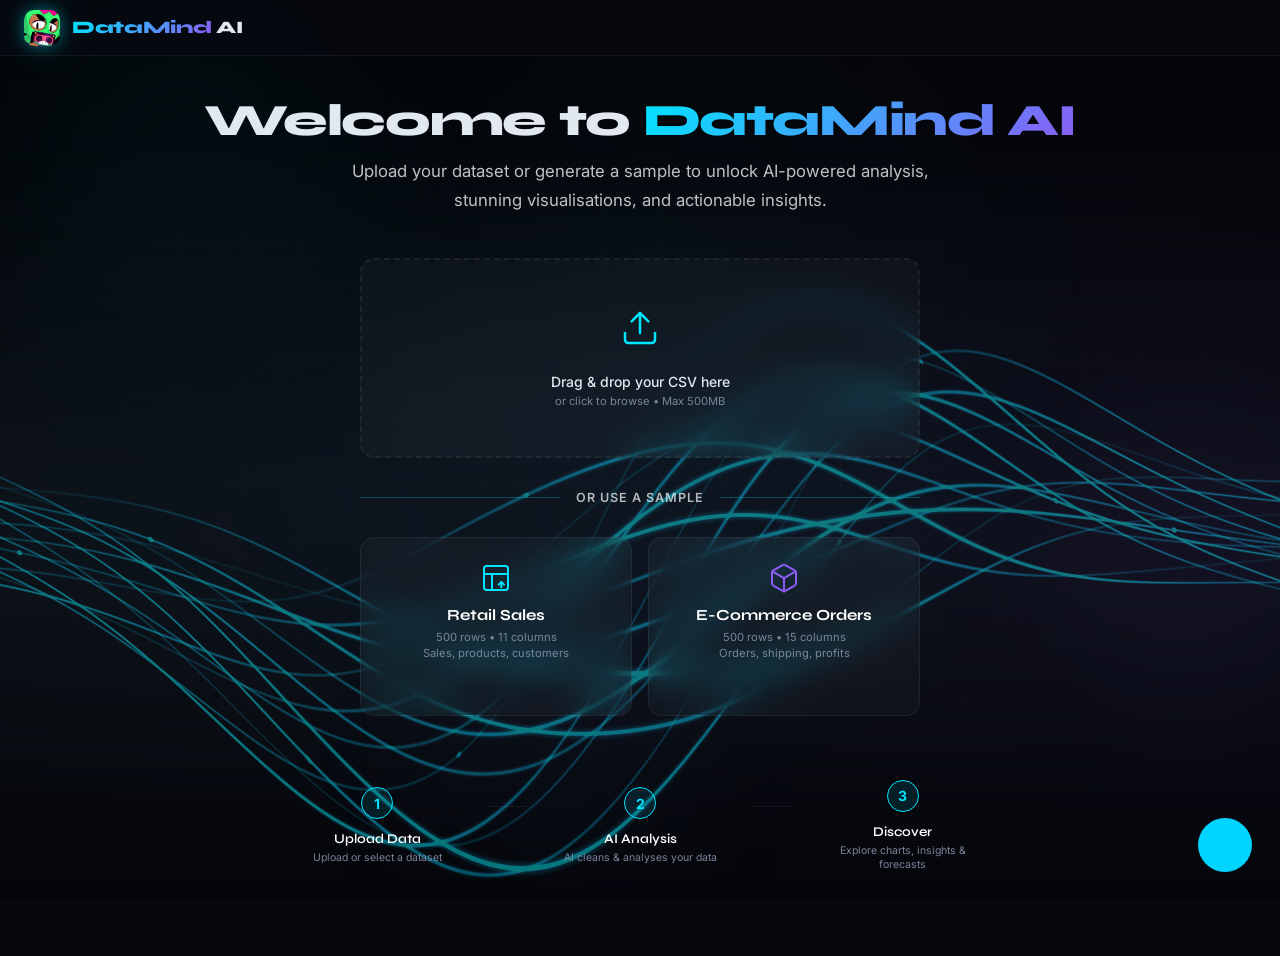
==== index.html @ 8cc680e8 "fix: remove legacy python wakeup check" ====
<!DOCTYPE html>
<html lang="en">

<head>
  <meta charset="UTF-8">
  <meta name="viewport" content="width=device-width, initial-scale=1.0">
  <meta name="description"
    content="DataMind AI - Intelligent Data Analyst Dashboard powered by AI. Upload CSV, explore data, generate charts, and get insights.">
  <title>DataMind - AI Data Analyst</title>
  <link rel="stylesheet" href="static/style.css?v=10">
  <link rel="icon" type="image/png" href="static/logo.png">
  <script src="https://cdn.plot.ly/plotly-3.5.1.min.js"></script>
  <script src="https://cdnjs.cloudflare.com/ajax/libs/three.js/r128/three.min.js"></script>
  <script src="https://cdnjs.cloudflare.com/ajax/libs/PapaParse/5.4.1/papaparse.min.js"></script>
</head>

<body>

  <!-- ANIMATED BACKGROUND ORBS -->
  <div class="bg-orbs" aria-hidden="true">
    <div class="orb orb-1"></div>
    <div class="orb orb-2"></div>
    <div class="orb orb-3"></div>
    <div class="grid-bg"></div>
  </div>

  <!-- TOP BAR -->
  <header class="topbar">
    <div class="topbar-brand">
      <a href="/" class="topbar-brand-link" onclick="location.reload(); return false;" title="Return to Home">
        <img src="/static/logo.png" alt="DataMind AI" class="topbar-logo-img">
        <div class="topbar-title"><span>DataMind</span> AI</div>
      </a>
    </div>
    <div class="topbar-meta">
      <div class="topbar-dataset" id="topbar-dataset"></div>
      <div class="export-dropdown" id="export-dropdown" style="display: none;">
        <button class="btn btn-ghost" onclick="toggleExportMenu()">
          <svg width="16" height="16" viewBox="0 0 24 24" fill="none" stroke="currentColor" stroke-width="2" stroke-linecap="round" stroke-linejoin="round"><path d="M21 15v4a2 2 0 01-2 2H5a2 2 0 01-2-2v-4"/><polyline points="17 8 12 3 7 8"/><line x1="12" y1="3" x2="12" y2="15"/></svg> Export
        </button>
        <div class="export-menu" id="export-menu">
          <button onclick="exportData('csv')">
            <svg width="14" height="14" viewBox="0 0 24 24" fill="none" stroke="currentColor" stroke-width="2"><path d="M14 2H6a2 2 0 00-2 2v16a2 2 0 002 2h12a2 2 0 002-2V8z"/><polyline points="14 2 14 8 20 8"/></svg>
            CSV File
          </button>
          <button onclick="exportData('excel')">
            <svg width="14" height="14" viewBox="0 0 24 24" fill="none" stroke="currentColor" stroke-width="2"><rect x="3" y="3" width="18" height="18" rx="2" ry="2"/><line x1="3" y1="9" x2="21" y2="9"/><line x1="3" y1="15" x2="21" y2="15"/><line x1="9" y1="3" x2="9" y2="21"/></svg>
            Excel Workbook
          </button>
          <button onclick="exportData('json')">
            <svg width="14" height="14" viewBox="0 0 24 24" fill="none" stroke="currentColor" stroke-width="2"><polyline points="16 18 22 12 16 6"/><polyline points="8 6 2 12 8 18"/></svg>
            JSON Report
          </button>
        </div>
      </div>
    </div>
  </header>


  <!-- SPINNER OVERLAY -->
  <div class="spinner-overlay" id="spinner-overlay">
    <div id="shader-bg" style="position:absolute; inset:0; z-index:-1; overflow:hidden; opacity:0.8;"></div>
    <div class="ai-brain-loader">
      <div class="brain-core"></div>
      <div class="brain-ring ring-1"></div>
      <div class="brain-ring ring-2"></div>
      <div class="brain-ring ring-3"></div>
    </div>
    <div class="spinner-text" id="spinner-text">Processing...</div>
    <div class="spinner-progress-track">
      <div class="spinner-progress-bar" id="spinner-progress-bar"></div>
    </div>
  </div>

  <!-- MODAL -->
  <div class="modal-overlay" id="modal-overlay">
    <div class="modal-content">
      <button class="modal-close" onclick="closeModal()"><svg width="16" height="16" viewBox="0 0 24 24" fill="none" stroke="currentColor" stroke-width="2.5" stroke-linecap="round"><line x1="18" y1="6" x2="6" y2="18"/><line x1="6" y1="6" x2="18" y2="18"/></svg></button>
      <img id="modal-img" src="" alt="Chart fullscreen">
    </div>
  </div>

  <!-- PREVIEW MODAL -->
  <div class="preview-modal-overlay" id="preview-modal-overlay" style="display:none;">
    <div class="preview-modal-content">
      <h2>Dataset Preview</h2>
      <div id="preview-stats"></div>
      <div class="preview-table-container">
        <table id="preview-table"></table>
      </div>
      <div class="preview-actions">
        <button class="btn btn-secondary" onclick="cancelPreview()">Cancel</button>
        <button class="btn btn-primary" onclick="confirmPreview()">Begin Analysis</button>
      </div>
    </div>
  </div>

  <!-- APP LAYOUT -->
  <div class="app-layout sidebar-hidden" id="app-layout">

    <!-- SIDEBAR -->
    <aside class="sidebar" id="sidebar-panel">
      <div class="sidebar-section">
        <h3><svg width="14" height="14" viewBox="0 0 24 24" fill="none" stroke="var(--accent)" stroke-width="2" stroke-linecap="round" stroke-linejoin="round"><rect x="3" y="3" width="7" height="7"/><rect x="14" y="3" width="7" height="7"/><rect x="14" y="14" width="7" height="7"/><rect x="3" y="14" width="7" height="7"/></svg> Dataset</h3>
        <div class="stat-grid">
          <div class="stat-card">
            <div class="stat-value" id="sidebar-rows">—</div>
            <div class="stat-label">Rows</div>
          </div>
          <div class="stat-card">
            <div class="stat-value" id="sidebar-cols">—</div>
            <div class="stat-label">Columns</div>
          </div>
        </div>
        <div class="eda-item" style="margin-top:12px">
          <span class="label">Name</span>
          <span class="value" id="sidebar-name">No dataset</span>
        </div>
      </div>

      <!-- Data Quality Score -->
      <div class="sidebar-section" id="quality-section" style="display:none;">
        <h3><svg width="14" height="14" viewBox="0 0 24 24" fill="none" stroke="var(--accent)" stroke-width="2" stroke-linecap="round" stroke-linejoin="round"><path d="M12 2l3.09 6.26L22 9.27l-5 4.87 1.18 6.88L12 17.77l-6.18 3.25L7 14.14 2 9.27l6.91-1.01L12 2z"/></svg> Data Quality</h3>
        <div class="quality-gauge-container">
          <svg class="quality-gauge" viewBox="0 0 120 120">
            <circle class="gauge-bg" cx="60" cy="60" r="52" />
            <circle class="gauge-fill" id="gauge-fill" cx="60" cy="60" r="52" />
            <text class="gauge-text" id="gauge-text" x="60" y="58" text-anchor="middle">—</text>
            <text class="gauge-label" x="60" y="76" text-anchor="middle">Quality</text>
          </svg>
          <div class="quality-details" id="quality-details"></div>
        </div>
      </div>

      <div class="sidebar-section">
        <h3><svg width="14" height="14" viewBox="0 0 24 24" fill="none" stroke="var(--accent)" stroke-width="2" stroke-linecap="round" stroke-linejoin="round"><circle cx="11" cy="11" r="8"/><line x1="21" y1="21" x2="16.65" y2="16.65"/></svg> EDA Report</h3>
        <div id="sidebar-eda">
          <p style="color:var(--text-dim);font-size:0.8rem;">Load a dataset to see EDA results</p>
        </div>
      </div>

      <div class="sidebar-section">
        <h3><svg width="14" height="14" viewBox="0 0 24 24" fill="none" stroke="var(--accent)" stroke-width="2" stroke-linecap="round" stroke-linejoin="round"><polyline points="22 12 18 12 15 21 9 3 6 12 2 12"/></svg> Key Statistics</h3>
        <div id="sidebar-stats">
          <p style="color:var(--text-dim);font-size:0.8rem;">No data loaded</p>
        </div>
      </div>

      <div class="sidebar-section">
        <h3><svg width="14" height="14" viewBox="0 0 24 24" fill="none" stroke="var(--accent)" stroke-width="2" stroke-linecap="round" stroke-linejoin="round"><path d="M14.7 6.3a1 1 0 000 1.4l1.6 1.6a1 1 0 001.4 0l3.77-3.77a6 6 0 01-7.94 7.94l-6.91 6.91a2.12 2.12 0 01-3-3l6.91-6.91a6 6 0 017.94-7.94l-3.76 3.76z"/></svg> Fill Strategies</h3>
        <div id="sidebar-strategies">
          <p style="color:var(--text-dim);font-size:0.8rem;">Run EDA to see strategies</p>
        </div>
      </div>
    </aside>

    <!-- RESIZE HANDLE: SIDEBAR ↔ MAIN -->
    <div class="resize-handle" id="resize-left" title="Drag to resize sidebar"></div>

    <!-- MAIN CONTENT -->
    <main class="main-content">

      <!-- LANDING -->
      <div class="landing" id="landing">
        <canvas id="dm-shader-bg"></canvas>
        <h1 class="landing-title">Welcome to <span>DataMind AI</span></h1>
        <p class="landing-sub">Upload your dataset or generate a sample to unlock AI-powered analysis, stunning
          visualisations, and actionable insights.</p>

        <div class="upload-zone" id="upload-zone">
          <input type="file" accept=".csv" class="upload-input" id="file-input">
          <div class="upload-icon"><svg width="40" height="40" viewBox="0 0 24 24" fill="none" stroke="var(--accent)" stroke-width="1.5" stroke-linecap="round" stroke-linejoin="round"><path d="M21 15v4a2 2 0 01-2 2H5a2 2 0 01-2-2v-4"/><polyline points="17 8 12 3 7 8"/><line x1="12" y1="3" x2="12" y2="15"/></svg></div>
          <p class="upload-text">Drag & drop your CSV here</p>
          <p class="upload-hint">or click to browse • Max 500MB</p>
        </div>

        <div class="divider-or"><span>or use a sample</span></div>

        <div class="dataset-options">
          <div class="dataset-card" onclick="generateDataset('retail')">
            <div class="icon">
              <svg width="32" height="32" viewBox="0 0 24 24" fill="none" stroke="var(--accent)" stroke-width="1.5" stroke-linecap="round" stroke-linejoin="round"><rect x="3" y="3" width="18" height="18" rx="2" ry="2"/><line x1="3" y1="9" x2="21" y2="9"/><line x1="9" y1="21" x2="9" y2="9"/><path d="M14 17l2-2 2 2"/><path d="M16 15v4"/></svg>
            </div>
            <h4>Retail Sales</h4>
            <p>500 rows • 11 columns<br>Sales, products, customers</p>
            <div class="explore-btn">Explore Dataset <svg width="14" height="14" viewBox="0 0 24 24" fill="none" stroke="currentColor" stroke-width="2" stroke-linecap="round" stroke-linejoin="round"><line x1="5" y1="12" x2="19" y2="12"/><polyline points="12 5 19 12 12 19"/></svg></div>
          </div>
          <div class="dataset-card" onclick="generateDataset('ecommerce')">
            <div class="icon">
              <svg width="32" height="32" viewBox="0 0 24 24" fill="none" stroke="var(--accent2)" stroke-width="1.5" stroke-linecap="round" stroke-linejoin="round"><path d="M21 16V8a2 2 0 00-1-1.73l-7-4a2 2 0 00-2 0l-7 4A2 2 0 003 8v8a2 2 0 001 1.73l7 4a2 2 0 002 0l7-4A2 2 0 0021 16z"/><polyline points="3.27 6.96 12 12.01 20.73 6.96"/><line x1="12" y1="22.08" x2="12" y2="12"/></svg>
            </div>
            <h4>E-Commerce Orders</h4>
            <p>500 rows • 15 columns<br>Orders, shipping, profits</p>
            <div class="explore-btn">Explore Dataset <svg width="14" height="14" viewBox="0 0 24 24" fill="none" stroke="currentColor" stroke-width="2" stroke-linecap="round" stroke-linejoin="round"><line x1="5" y1="12" x2="19" y2="12"/><polyline points="12 5 19 12 12 19"/></svg></div>
          </div>
        </div>

        <div class="how-it-works" id="how-it-works">
          <div class="step">
            <div class="step-number">1</div>
            <h4>Upload Data</h4>
            <p>Upload or select a dataset</p>
          </div>
          <div class="step-connector"></div>
          <div class="step">
            <div class="step-number">2</div>
            <h4>AI Analysis</h4>
            <p>AI cleans &amp; analyses your data</p>
          </div>
          <div class="step-connector"></div>
          <div class="step">
            <div class="step-number">3</div>
            <h4>Discover</h4>
            <p>Explore charts, insights &amp; forecasts</p>
          </div>
        </div>

        <div class="landing-footer-links">
          <a href="https://linkedin.com/in/samuel-alex-47496a289" target="_blank">
            <i class="ti ti-brand-linkedin"></i> LinkedIn
          </a>
          <span>·</span>
          <a href="https://github.com/samuelalex3737" target="_blank">
            <i class="ti ti-brand-github"></i> GitHub
          </a>
        </div>
      </div>

      <!-- DASHBOARD -->
      <div class="dashboard" id="dashboard">

        <!-- KPI Cards Row -->
        <div class="kpi-row" id="kpi-row"></div>

        <div class="section-header">
          <h2><svg width="18" height="18" viewBox="0 0 24 24" fill="none" stroke="var(--accent)" stroke-width="2" stroke-linecap="round" stroke-linejoin="round"><line x1="18" y1="20" x2="18" y2="10"/><line x1="12" y1="20" x2="12" y2="4"/><line x1="6" y1="20" x2="6" y2="14"/></svg> Analysis Dashboard</h2>
          <p>AI-generated charts tailored to your data</p>
        </div>
        
        <!-- DATE FILTERS -->
        <div class="date-filters-container" id="date-filters-container" style="display:none; align-items: center; gap: 15px; margin-bottom: 20px; padding: 10px 15px; background: var(--panel-bg); border-radius: 8px; border: 1px solid var(--border);">
          <span style="color: var(--text-dim); font-size: 0.9rem;"><svg width="14" height="14" viewBox="0 0 24 24" fill="none" stroke="currentColor" stroke-width="2" style="vertical-align: middle; margin-right: 4px;"><rect x="3" y="4" width="18" height="18" rx="2" ry="2"/><line x1="16" y1="2" x2="16" y2="6"/><line x1="8" y1="2" x2="8" y2="6"/><line x1="3" y1="10" x2="21" y2="10"/></svg> Filter by Date:</span>
          <input type="date" id="date-from" class="date-input" title="Start Date">
          <span style="color: var(--text-dim);">to</span>
          <input type="date" id="date-to" class="date-input" title="End Date">
          <button class="btn btn-secondary" onclick="applyDateFilters()" style="padding: 4px 10px; font-size: 0.85rem;">Apply</button>
          <button class="btn btn-secondary" onclick="resetDateFilters()" style="padding: 4px 10px; font-size: 0.85rem; background: var(--border);">Reset</button>
        </div>

        <div class="charts-grid" id="charts-grid"></div>

        <!-- Insights -->
        <div class="insights-panel" id="insights-panel">
          <div class="section-header">
            <h2><svg width="18" height="18" viewBox="0 0 24 24" fill="none" stroke="var(--warning)" stroke-width="2" stroke-linecap="round" stroke-linejoin="round"><path d="M9 18h6"/><path d="M10 22h4"/><path d="M12 2a7 7 0 017 7c0 2.38-1.19 4.47-3 5.74V17a1 1 0 01-1 1h-6a1 1 0 01-1-1v-2.26C6.19 13.47 5 11.38 5 9a7 7 0 017-7z"/></svg> Key Insights</h2>
            <p>Load data to generate insights</p>
          </div>
        </div>

        <!-- Business Recommendations -->
        <div class="recommendations-panel" id="recommendations-panel">
          <div class="section-header">
            <h2><svg width="18" height="18" viewBox="0 0 24 24" fill="none" stroke="var(--success)" stroke-width="2" stroke-linecap="round" stroke-linejoin="round"><circle cx="12" cy="12" r="10"/><circle cx="12" cy="12" r="6"/><circle cx="12" cy="12" r="2"/></svg> Business Recommendations</h2>
            <p>AI-powered actionable strategies</p>
          </div>
        </div>

        <!-- Forecast -->
        <div class="forecast-panel" id="forecast-panel">
          <div class="section-header">
            <h2><svg width="18" height="18" viewBox="0 0 24 24" fill="none" stroke="var(--accent)" stroke-width="2" stroke-linecap="round" stroke-linejoin="round"><polyline points="23 6 13.5 15.5 8.5 10.5 1 18"/><polyline points="17 6 23 6 23 12"/></svg> Forecast</h2>
            <p>Load data with date columns for forecasting</p>
          </div>
        </div>

        <!-- What-If -->
        <div id="whatif-section" class="hidden">
          <div class="whatif-panel">
            <div class="section-header">
              <h2><svg width="18" height="18" viewBox="0 0 24 24" fill="none" stroke="var(--accent2)" stroke-width="2" stroke-linecap="round" stroke-linejoin="round"><circle cx="12" cy="12" r="3"/><path d="M19.4 15a1.65 1.65 0 00.33 1.82l.06.06a2 2 0 010 2.83 2 2 0 01-2.83 0l-.06-.06a1.65 1.65 0 00-1.82-.33 1.65 1.65 0 00-1 1.51V21a2 2 0 01-4 0v-.09A1.65 1.65 0 009 19.4a1.65 1.65 0 00-1.82.33l-.06.06a2 2 0 01-2.83-2.83l.06-.06A1.65 1.65 0 004.68 15a1.65 1.65 0 00-1.51-1H3a2 2 0 010-4h.09A1.65 1.65 0 004.6 9a1.65 1.65 0 00-.33-1.82l-.06-.06a2 2 0 012.83-2.83l.06.06A1.65 1.65 0 009 4.68a1.65 1.65 0 001-1.51V3a2 2 0 014 0v.09a1.65 1.65 0 001 1.51 1.65 1.65 0 001.82-.33l.06-.06a2 2 0 012.83 2.83l-.06.06A1.65 1.65 0 0019.4 9a1.65 1.65 0 001.51 1H21a2 2 0 010 4h-.09a1.65 1.65 0 00-1.51 1z"/></svg> What-If Scenario</h2>
              <p>Adjust parameters to simulate outcomes</p>
            </div>
            <div class="whatif-controls">
              <div>
                <label>Target Metric</label>
                <select id="whatif-target"></select>
              </div>
              <div>
                <label>Adjust Column</label>
                <select id="whatif-adjust"></select>
              </div>
              <div style="flex:1">
                <label>Change: <span class="slider-value" id="slider-label">0%</span></label>
                <input type="range" id="whatif-slider" min="-30" max="30" value="0" step="5"
                  oninput="updateSliderLabel(this.value)">
              </div>
              <button class="btn btn-accent" onclick="runWhatIf()">Run Scenario</button>
            </div>
            <div id="whatif-result" style="font-size:0.9rem;padding:8px 0;color:var(--text-dim);"></div>
            <img id="whatif-chart" class="hidden" src="" alt="What-if chart">
          </div>
        </div>
    </main>
  </div>

  <!-- Chat Widget -->
  <link rel="stylesheet" href="https://cdn.jsdelivr.net/npm/@tabler/icons-webfont@latest/tabler-icons.min.css">

  <div id="dm-chat-popup" class="dm-chat-popup">
    <div class="dm-chat-header">
      <div class="dm-chat-avatar"><i class="ti ti-robot"></i></div>
      <div class="dm-chat-header-info">
        <strong>AI Analyst</strong>
        <span><span class="dm-online-dot"></span>Online</span>
      </div>
      <button id="dm-close-btn" aria-label="Close chat"><i class="ti ti-x"></i></button>
    </div>
    <div id="dm-messages" class="dm-messages"></div>
    <div class="dm-suggestions" id="dm-suggestions">
      <button class="dm-sug" data-msg="Show main trends">Main trends</button>
      <button class="dm-sug" data-msg="Find anomalies">Anomalies</button>
      <button class="dm-sug" data-msg="Revenue drivers">Revenue drivers</button>
    </div>
    <div class="dm-input-row">
      <input id="dm-input" type="text" placeholder="Ask about your data…" />
      <button id="dm-send-btn" aria-label="Send"><i class="ti ti-send"></i></button>
    </div>
  </div>

  <button id="dm-chat-fab" aria-label="Open AI chat">
    <i class="ti ti-message-chatbot"></i>
  </button>
  <script src="static/data_engine.js"></script>
  <script src="static/charts_engine.js"></script>
  <script src="/static/app.js?v=7"></script>
  <script src="/static/shader-background.js"></script>
</body>

</html>
---- static/style.css ----
/* DataMind AI — AI-Native Dark Dashboard */
@import url('https://fonts.googleapis.com/css2?family=Syne:wght@400;500;600;700;800&family=Inter:wght@300;400;500;600;700&display=swap');

:root {
  --bg: #06080d; --bg-elevated: #0c0f16; --card: rgba(255,255,255,0.04); --card-solid: #111520; --card-hover: rgba(255,255,255,0.07);
  --accent: #00e5ff; --accent2: #8b5cf6; --accent-glow: rgba(0,229,255,0.12);
  --text: #e2e8f0; --text-dim: #7a859b; --text-muted: #4a5568;
  --success: #34d399; --danger: #f87171; --warning: #fbbf24;
  --border: rgba(255,255,255,0.06); --border-hover: rgba(0,229,255,0.25);
  --radius: 14px; --radius-sm: 10px; --radius-xs: 8px;
  --shadow: 0 8px 32px rgba(0,0,0,0.5);
  --glass: rgba(255,255,255,0.03); --glass-border: rgba(255,255,255,0.06);
  --blur: blur(16px); --ease: cubic-bezier(0.4,0,0.2,1); --duration: 200ms;
}

*, *::before, *::after { box-sizing: border-box; margin: 0; padding: 0; }

html { font-size: 14px; scroll-behavior: smooth; }

body {
  font-family: 'Inter', -apple-system, sans-serif;
  background: var(--bg); color: var(--text);
  min-height: 100vh; overflow-x: hidden;
  overscroll-behavior-y: none;
  background-image: radial-gradient(ellipse at 20% 50%, rgba(0,229,255,0.03) 0%, transparent 60%),
                    radial-gradient(ellipse at 80% 20%, rgba(139,92,246,0.03) 0%, transparent 60%);
}

h1,h2,h3,h4,h5,h6 { font-family: 'Syne', sans-serif; font-weight: 700; }

/* Focus & Accessibility */
:focus-visible { outline: 2px solid var(--accent); outline-offset: 2px; border-radius: 4px; }
button, a, select, .chip, .dataset-card, .upload-zone, .chart-expand-btn { cursor: pointer; }
@media (prefers-reduced-motion: reduce) {
  *, *::before, *::after { animation-duration: 0.01ms !important; animation-iteration-count: 1 !important; transition-duration: 0.01ms !important; }
}

/* ===== SCROLLBAR ===== */
::-webkit-scrollbar { width: 6px; height: 6px; }
::-webkit-scrollbar-track { background: var(--bg); }
::-webkit-scrollbar-thumb { background: var(--border); border-radius: 3px; }
::-webkit-scrollbar-thumb:hover { background: var(--accent); }

/* ===== FLOATING BACKGROUND ORBS ===== */
.bg-orbs { position: fixed; inset: 0; z-index: 0; pointer-events: none; overflow: hidden; }
.orb {
  position: absolute; border-radius: 50%; filter: blur(80px); opacity: 0.4;
  animation: orbFloat 20s ease-in-out infinite;
}
.orb-1 {
  width: 500px; height: 500px; top: -10%; left: -5%;
  background: radial-gradient(circle, rgba(0,229,255,0.3), transparent 70%);
  animation-duration: 25s;
}
.orb-2 {
  width: 400px; height: 400px; top: 40%; right: -8%;
  background: radial-gradient(circle, rgba(139,92,246,0.25), transparent 70%);
  animation-duration: 30s; animation-delay: -5s;
}
.orb-3 {
  width: 350px; height: 350px; bottom: -5%; left: 30%;
  background: radial-gradient(circle, rgba(0,229,255,0.15), rgba(139,92,246,0.15), transparent 70%);
  animation-duration: 22s; animation-delay: -10s;
}
@keyframes orbFloat {
  0%, 100% { transform: translate(0, 0) scale(1); }
  25% { transform: translate(30px, -40px) scale(1.05); }
  50% { transform: translate(-20px, 20px) scale(0.95); }
  75% { transform: translate(15px, 30px) scale(1.02); }
}
.grid-bg {
  position: absolute; inset: 0;
  background-image:
    linear-gradient(rgba(255,255,255,0.02) 1px, transparent 1px),
    linear-gradient(90deg, rgba(255,255,255,0.02) 1px, transparent 1px);
  background-size: 60px 60px;
  mask-image: radial-gradient(ellipse at center, black 30%, transparent 70%);
  -webkit-mask-image: radial-gradient(ellipse at center, black 30%, transparent 70%);
}

/* ===== ANIMATED GRADIENT BORDER ===== */
@property --gradient-angle { syntax: "<angle>"; initial-value: 0deg; inherits: false; }
@keyframes rotateBorder { to { --gradient-angle: 360deg; } }
.glow-border {
  position: relative; z-index: 1;
}
.glow-border::before {
  content: ''; position: absolute; inset: -1px; z-index: -1;
  border-radius: inherit;
  background: conic-gradient(from var(--gradient-angle), var(--accent), var(--accent2), var(--accent));
  animation: rotateBorder 4s linear infinite;
  opacity: 0; transition: opacity 0.4s var(--ease);
}
.glow-border:hover::before { opacity: 0.7; }
.glow-border::after {
  content: ''; position: absolute; inset: 1px; z-index: -1;
  border-radius: inherit; background: var(--bg-elevated);
}

/* ===== TOP BAR ===== */
.topbar {
  position: fixed; top: 0; left: 0; right: 0; z-index: 100;
  height: 56px; display: flex; align-items: center; justify-content: space-between;
  padding: 0 24px;
  background: rgba(6,8,13,0.85); backdrop-filter: var(--blur); -webkit-backdrop-filter: var(--blur);
  border-bottom: 1px solid var(--glass-border);
}
.topbar-brand { display: flex; align-items: center; gap: 12px; }
.topbar-brand-link {
  display: flex; align-items: center; gap: 12px;
  text-decoration: none; color: inherit; cursor: pointer;
  transition: opacity var(--duration) var(--ease);
}
.topbar-brand-link:hover { opacity: 0.85; }
.topbar-logo-img {
  width: 36px; height: 36px; border-radius: 10px;
  object-fit: cover;
  box-shadow: 0 0 15px rgba(0,229,255,0.4), 0 0 40px rgba(0,229,255,0.15);
  animation: logoGlow 3s ease-in-out infinite alternate;
}
@keyframes logoGlow {
  from { box-shadow: 0 0 15px rgba(0,229,255,0.3), 0 0 40px rgba(0,229,255,0.1); }
  to { box-shadow: 0 0 20px rgba(0,229,255,0.5), 0 0 50px rgba(0,229,255,0.2); }
}
.topbar-title { font-family: 'Syne'; font-size: 1.25rem; font-weight: 800; letter-spacing: -0.02em; }
.topbar-title span { background: linear-gradient(135deg, var(--accent), var(--accent2)); -webkit-background-clip: text; -webkit-text-fill-color: transparent; }
.topbar-meta { display: flex; align-items: center; gap: 12px; }
.topbar-dataset {
  padding: 5px 14px; border-radius: 20px; font-size: 0.78rem;
  background: var(--accent-glow); color: var(--accent); border: 1px solid rgba(0,229,255,0.15);
  display: none; font-weight: 500;
}
.topbar-dataset.active { display: inline-flex; align-items: center; gap: 6px; }
.btn {
  padding: 8px 18px; border-radius: var(--radius-sm); border: none; cursor: pointer;
  font-family: 'Inter'; font-weight: 600; font-size: 0.82rem;
  transition: all var(--duration) var(--ease); display: inline-flex; align-items: center; gap: 8px;
}
.btn-accent {
  background: linear-gradient(135deg, var(--accent), #00b8d4); color: #000;
  box-shadow: 0 4px 20px rgba(0,229,255,0.25);
}
.btn-accent:hover { box-shadow: 0 4px 30px rgba(0,229,255,0.4); filter: brightness(1.1); }
.btn-ghost { background: transparent; color: var(--text-dim); border: 1px solid var(--border); }
.btn-ghost:hover { border-color: var(--accent); color: var(--accent); }

/* ===== LAYOUT ===== */
.app-layout {
  display: grid; grid-template-columns: 270px 4px 1fr;
  margin-top: 56px; min-height: calc(100vh - 56px);
  transition: grid-template-columns var(--duration) var(--ease);
}
.app-layout.sidebar-hidden {
  grid-template-columns: 0px 0px 1fr;
}
.app-layout.sidebar-hidden .sidebar {
  min-width: 0;
  padding-left: 0;
  padding-right: 0;
  border-right: none;
  opacity: 0;
  overflow: hidden;
  white-space: nowrap;
}
.app-layout.sidebar-hidden .resize-handle {
  opacity: 0;
  pointer-events: none;
}

/* Resize handles */
.resize-handle {
  width: 4px; cursor: col-resize; background: transparent;
  transition: background 0.2s; position: relative; z-index: 10;
  flex-shrink: 0;
}
.resize-handle:hover, .resize-handle.active {
  background: var(--accent); box-shadow: 0 0 8px rgba(0,229,255,0.4);
}

/* ===== SIDEBAR ===== */
.sidebar {
  background: var(--bg-elevated); border-right: 1px solid var(--glass-border);
  padding: 20px; overflow-y: auto; height: calc(100vh - 56px);
  position: sticky; top: 56px;
  min-width: 200px; max-width: 450px;
  backdrop-filter: var(--blur); -webkit-backdrop-filter: var(--blur);
}
.sidebar-section { margin-bottom: 22px; }
.sidebar-section h3 {
  font-size: 0.68rem; text-transform: uppercase; letter-spacing: 1.5px;
  color: var(--text-muted); margin-bottom: 12px; padding-bottom: 8px;
  border-bottom: 1px solid var(--border); display: flex; align-items: center; gap: 8px;
}
.stat-grid { display: grid; grid-template-columns: 1fr 1fr; gap: 8px; }
.stat-card {
  background: var(--glass); border-radius: var(--radius-sm); padding: 12px;
  border: 1px solid var(--glass-border); transition: all var(--duration) var(--ease);
  backdrop-filter: var(--blur);
}
.stat-card:hover { border-color: var(--border-hover); }
.stat-value { font-size: 1.3rem; font-weight: 700; color: var(--accent); font-family: 'Syne'; }
.stat-label { font-size: 0.7rem; color: var(--text-dim); margin-top: 2px; }
.eda-item {
  display: flex; justify-content: space-between; align-items: center;
  padding: 8px 0; border-bottom: 1px solid rgba(255,255,255,0.03);
  font-size: 0.85rem;
}
.eda-item .label { color: var(--text-dim); }
.eda-item .value { color: var(--text); font-weight: 500; }
.eda-badge {
  display: inline-flex; padding: 2px 8px; border-radius: 12px; font-size: 0.7rem; font-weight: 600;
}
.eda-badge.success { background: rgba(107,203,119,0.15); color: var(--success); }
.eda-badge.warning { background: rgba(255,217,61,0.15); color: var(--warning); }
.eda-badge.danger { background: rgba(255,107,107,0.15); color: var(--danger); }

/* ===== MAIN CONTENT ===== */
.main-content {
  overflow-y: auto; height: calc(100vh - 56px);
  overscroll-behavior-y: none;
}

#dm-shader-bg {
  position: absolute;
  top: 0; left: 0;
  width: 100%; height: 100%;
  z-index: 0;
  pointer-events: none;
  opacity: 0.45;
}
.landing { 
  display: flex; flex-direction: column; align-items: center; justify-content: center;
  min-height: calc(100vh - 56px);
  padding: 40px 0 100px 0;
  position: relative;
  background: radial-gradient(circle at 50% 30%, rgba(0,229,255,0.05) 0%, transparent 50%);
  overflow: hidden;
}
.landing > *:not(#dm-shader-bg) { position: relative; z-index: 1; }


.landing-title {
  font-size: 3.2rem; font-weight: 800; text-align: center; margin-bottom: 12px;
  letter-spacing: -0.03em; line-height: 1.1;
}
.landing-title span {
  background: linear-gradient(135deg, var(--accent), var(--accent2), #f472b6, var(--accent));
  background-size: 300% 300%;
  -webkit-background-clip: text; -webkit-text-fill-color: transparent;
  animation: gradientShift 6s ease infinite;
}
@keyframes gradientShift {
  0%, 100% { background-position: 0% 50%; }
  50% { background-position: 100% 50%; }
}
.landing-sub { color: rgba(255, 255, 255, 0.75); font-size: 1.2rem; text-align: center; margin-bottom: 44px; max-width: 580px; line-height: 1.7; }

.upload-zone {
  width: 100%; max-width: 560px; padding: 48px 32px; border-radius: var(--radius);
  border: 2px dashed var(--border); background: var(--glass);
  text-align: center; cursor: pointer; transition: all 0.3s var(--ease);
  position: relative; overflow: hidden; backdrop-filter: var(--blur);
  animation: dashedPulse 3s infinite;
}
@keyframes dashedPulse {
  0%, 100% { border-color: var(--border); }
  50% { border-color: rgba(0,229,255,0.4); }
}
.upload-zone::before {
  content: ''; position: absolute; inset: 0; border-radius: var(--radius);
  background: linear-gradient(135deg, rgba(0,229,255,0.06), rgba(139,92,246,0.06));
  opacity: 0; transition: opacity 0.3s var(--ease);
}
.upload-zone:hover, .upload-zone.dragover {
  border-color: var(--accent);
  box-shadow: 0 0 60px rgba(0,229,255,0.15), 0 0 120px rgba(0,229,255,0.05), inset 0 0 60px rgba(0,229,255,0.03);
  animation: none;
}
.upload-zone:hover::before, .upload-zone.dragover::before { opacity: 1; }
.upload-zone.processing { border-style: solid; border-color: var(--accent); animation: processingPulse 1.5s ease-in-out infinite; }
@keyframes processingPulse {
  0%, 100% { box-shadow: 0 0 20px rgba(0,229,255,0.1); }
  50% { box-shadow: 0 0 40px rgba(0,229,255,0.25); }
}
.upload-icon { font-size: 2.8rem; margin-bottom: 16px; animation: bounceIcon 2s infinite ease-in-out; }
@keyframes bounceIcon {
  0%, 100% { transform: translateY(0); }
  50% { transform: translateY(-8px); }
}
.upload-text { font-size: 1rem; color: var(--text); margin-bottom: 4px; font-weight: 500; }
.upload-hint { font-size: 0.8rem; color: var(--text-dim); }
.upload-input { display: none; }

.divider-or { display: flex; align-items: center; gap: 16px; width: 100%; max-width: 560px; margin: 32px 0; }
.divider-or::before, .divider-or::after { content: ''; flex: 1; height: 1px; background: rgba(0, 229, 255, 0.25); }
.divider-or span { color: rgba(255, 255, 255, 0.7); font-size: 0.9rem; font-weight: 600; text-transform: uppercase; letter-spacing: 1px; }

.dataset-options { display: flex; gap: 16px; width: 100%; max-width: 560px; }
.dataset-card {
  flex: 1; padding: 24px 20px; border-radius: var(--radius); background: var(--glass);
  border: 1px solid var(--glass-border); cursor: pointer; transition: all 0.2s var(--ease);
  text-align: center; backdrop-filter: var(--blur); position: relative; overflow: hidden;
}
.dataset-card::before {
  content: ''; position: absolute; inset: 0;
  background: linear-gradient(135deg, transparent, rgba(0,229,255,0.08), transparent);
  transform: translateX(-100%); transition: transform 0.6s ease;
}
.dataset-card:hover { border-color: var(--accent); box-shadow: 0 0 20px rgba(0,229,255,0.2), inset 0 0 10px rgba(0,229,255,0.05); }
.dataset-card:hover::before { transform: translateX(100%); }
.dataset-card .icon { font-size: 2rem; margin-bottom: 12px; display: flex; align-items: center; justify-content: center; }
.dataset-card h4 { font-size: 1.1rem; margin-bottom: 6px; font-weight: 700; color: #fff; }
.dataset-card p { font-size: 0.8rem; color: var(--text-dim); line-height: 1.4; margin-bottom: 12px; }
.explore-btn { display: inline-flex; align-items: center; gap: 4px; font-size: 0.8rem; color: var(--accent); font-weight: 600; opacity: 0; transition: opacity 0.2s var(--ease); }
.dataset-card:hover .explore-btn { opacity: 1; }

.how-it-works {
  display: flex; align-items: center; justify-content: center;
  gap: 24px; margin-top: 64px; max-width: 700px; width: 100%;
}
.how-it-works .step {
  display: flex; flex-direction: column; align-items: center; text-align: center; flex: 1;
}
.how-it-works .step-number {
  width: 32px; height: 32px; border-radius: 50%; background: rgba(0, 229, 255, 0.1);
  color: var(--accent); border: 1px solid var(--accent); font-weight: 700;
  display: flex; align-items: center; justify-content: center; margin-bottom: 12px;
}
.how-it-works .step h4 {
  font-size: 0.95rem; margin-bottom: 4px; font-weight: 600; color: #fff;
}
.how-it-works .step p {
  font-size: 0.75rem; color: var(--text-dim); line-height: 1.4;
}
.how-it-works .step-connector {
  flex: 0 0 40px; height: 1px; background: var(--border); position: relative; top: -20px;
}

.landing-footer-links {
  text-align: center;
  margin-top: 24px;
  font-size: 13px;
  color: #555577;
  display: flex;
  justify-content: center;
  gap: 12px;
}
.landing-footer-links a {
  color: #555577;
  text-decoration: none;
  transition: color 0.2s;
}
.landing-footer-links a:hover { color: #00d4ff; }

/* ===== DASHBOARD VIEW ===== */
.dashboard { display: none; padding: 24px; }
.dashboard.active { display: block; }
.section-header { margin-bottom: 20px; }
.section-header h2 { font-size: 1.4rem; margin-bottom: 4px; display: flex; align-items: center; gap: 10px; }
.section-header p { color: var(--text-dim); font-size: 0.85rem; }

/* ===== KPI CARDS ===== */
.kpi-row {
  display: grid; grid-template-columns: repeat(auto-fit, minmax(200px, 1fr));
  gap: 16px; margin-bottom: 28px;
}
.kpi-card {
  background: rgba(255,255,255,0.04); border-radius: var(--radius); padding: 20px;
  border: 1px solid rgba(255,255,255,0.08); position: relative; overflow: hidden;
  transition: all 0.3s var(--ease); animation: fadeSlideUp 0.5s var(--ease) forwards;
  opacity: 0; backdrop-filter: blur(20px); z-index: 1;
}
@keyframes fadeSlideUp { from { opacity:0; transform:translateY(20px); } to { opacity:1; transform:translateY(0); } }
.kpi-card:hover {
  border-color: var(--accent);
  box-shadow: 0 0 30px rgba(0,229,255,0.12), 0 8px 32px rgba(0,0,0,0.3);
}
.kpi-card::before {
  content: ''; position: absolute; top: 0; left: 0; right: 0; height: 2px;
  background: linear-gradient(90deg, var(--accent), var(--accent2), var(--accent));
  background-size: 200% 100%; animation: shimmerBorder 3s linear infinite;
}
@keyframes shimmerBorder {
  0% { background-position: 200% 0; } 100% { background-position: -200% 0; }
}
.kpi-label { font-size: 0.75rem; color: var(--text-dim); text-transform: uppercase; letter-spacing: 1px; margin-bottom: 8px; }
.kpi-value {
  font-family: 'Syne', sans-serif; font-size: 1.8rem; font-weight: 800;
  color: var(--text); line-height: 1.2; margin-bottom: 6px;
}
.kpi-trend {
  display: inline-flex; align-items: center; gap: 4px; font-size: 0.78rem; font-weight: 600;
  padding: 3px 10px; border-radius: 12px;
}
.kpi-trend.up { background: rgba(107,203,119,0.12); color: var(--success); }
.kpi-trend.down { background: rgba(255,107,107,0.12); color: var(--danger); }
.kpi-trend.neutral { background: rgba(136,146,164,0.12); color: var(--text-dim); }
.kpi-sparkline {
  position: absolute; bottom: 0; right: 0; width: 90px; height: 40px; opacity: 0.3;
}

/* ===== DATA QUALITY GAUGE ===== */
.quality-gauge-container { display: flex; flex-direction: column; align-items: center; gap: 12px; }
.quality-gauge { width: 100px; height: 100px; }
.gauge-bg { fill: none; stroke: var(--border); stroke-width: 8; }
.gauge-fill {
  fill: none; stroke: var(--accent); stroke-width: 8;
  stroke-linecap: round; stroke-dasharray: 326.7; stroke-dashoffset: 326.7;
  transform: rotate(-90deg); transform-origin: center;
  transition: stroke-dashoffset 1.5s ease, stroke 0.5s;
}
.gauge-fill.good { stroke: var(--success); }
.gauge-fill.warn { stroke: var(--warning); }
.gauge-fill.bad { stroke: var(--danger); }
.gauge-text { fill: var(--text); font-size: 22px; font-weight: 800; font-family: 'Syne'; }
.gauge-label { fill: var(--text-dim); font-size: 10px; text-transform: uppercase; letter-spacing: 1px; }
.quality-details { width: 100%; }
.quality-item {
  display: flex; justify-content: space-between; align-items: center;
  padding: 4px 0; font-size: 0.78rem;
}
.quality-item .qlabel { color: var(--text-dim); }
.quality-item .qvalue { font-weight: 600; }
.quality-item .qvalue.pass { color: var(--success); }
.quality-item .qvalue.fail { color: var(--danger); }
.quality-item .qvalue.warn { color: var(--warning); }

/* ===== RECOMMENDATIONS ===== */
.recommendations-panel {
  background: var(--glass); border-radius: var(--radius); padding: 24px;
  border: 1px solid var(--glass-border); margin-bottom: 32px; backdrop-filter: var(--blur);
}
.rec-item {
  display: flex; gap: 14px; padding: 14px 0;
  border-bottom: 1px solid rgba(255,255,255,0.03);
  animation: fadeSlideUp 0.4s ease forwards; opacity: 0;
}
.rec-item:last-child { border-bottom: none; }
.rec-badge {
  flex-shrink: 0; width: 28px; height: 28px; border-radius: 8px;
  display: flex; align-items: center; justify-content: center;
  font-size: 0.75rem; font-weight: 700; margin-top: 2px;
}
.rec-badge.critical { background: rgba(255,107,107,0.15); color: var(--danger); }
.rec-badge.opportunity { background: rgba(255,217,61,0.15); color: var(--warning); }
.rec-badge.strength { background: rgba(107,203,119,0.15); color: var(--success); }
.rec-content { flex: 1; }
.rec-title { font-size: 0.9rem; font-weight: 600; margin-bottom: 3px; }
.rec-desc { font-size: 0.8rem; color: var(--text-dim); line-height: 1.5; }

/* Charts Grid */
.charts-grid { display: grid; grid-template-columns: repeat(2, 1fr); gap: 20px; margin-bottom: 32px; }
.chart-card {
  background: rgba(255,255,255,0.04); border-radius: var(--radius); border: 1px solid rgba(255,255,255,0.08);
  overflow: hidden; transition: all 0.3s var(--ease); position: relative;
  backdrop-filter: blur(20px);
}
.chart-card:hover {
  border-color: var(--accent);
  box-shadow: 0 0 30px rgba(0,229,255,0.1), 0 8px 32px rgba(0,0,0,0.3);
}
.chart-card img { width: 100%; height: auto; display: block; }
.chart-card-body { padding: 16px; }
.chart-card-title { font-size: 0.95rem; font-weight: 600; margin-bottom: 6px; display: flex; justify-content: space-between; align-items: center; }
.chart-card-caption { font-size: 0.8rem; color: var(--text-dim); line-height: 1.5; }

/* Chart action buttons (download, fullscreen) */
.chart-actions {
  display: flex; gap: 4px; opacity: 0; transition: opacity 0.2s;
}
.chart-card:hover .chart-actions { opacity: 1; }
.chart-action-btn {
  width: 30px; height: 30px; border-radius: 6px; border: 1px solid var(--border);
  background: var(--bg); color: var(--text-dim); cursor: pointer; transition: all 0.2s;
  display: flex; align-items: center; justify-content: center; flex-shrink: 0;
}
.chart-action-btn:hover { border-color: var(--accent); color: var(--accent); background: rgba(0,229,255,0.06); }

/* Chart search/filter bar */
.chart-search-bar {
  display: flex; align-items: center; gap: 10px; margin-bottom: 16px;
  padding: 10px 16px; border-radius: var(--radius); background: var(--glass);
  border: 1px solid var(--glass-border);
}
.chart-search-bar input {
  flex: 1; background: transparent; border: none; outline: none;
  color: var(--text); font-family: 'Inter'; font-size: 0.85rem;
}
.chart-search-bar input::placeholder { color: var(--text-muted); }
.chart-count {
  font-size: 0.72rem; color: var(--text-muted); white-space: nowrap;
  padding: 3px 10px; border-radius: 12px; background: rgba(255,255,255,0.04);
}

/* Export dropdown */
.export-dropdown { position: relative; }
.export-menu {
  position: absolute; top: calc(100% + 8px); right: 0; z-index: 100;
  background: var(--bg-elevated); border: 1px solid var(--glass-border);
  border-radius: var(--radius); padding: 6px; min-width: 180px;
  box-shadow: 0 12px 40px rgba(0,0,0,0.5); display: none;
  backdrop-filter: blur(20px); animation: modalIn 0.2s ease;
}
.export-menu.active { display: block; }
.export-menu button {
  display: flex; align-items: center; gap: 10px; width: 100%;
  padding: 10px 14px; border: none; background: transparent;
  color: var(--text-dim); font-family: 'Inter'; font-size: 0.82rem;
  cursor: pointer; border-radius: 8px; transition: all 0.2s;
}
.export-menu button:hover {
  background: rgba(0,229,255,0.08); color: var(--accent);
}

/* Legacy compat */
.chart-expand-btn {
  width: 32px; height: 32px; border-radius: 8px; border: 1px solid var(--border);
  background: var(--bg); color: var(--text-dim); cursor: pointer; transition: all 0.3s;
  display: flex; align-items: center; justify-content: center; font-size: 0.85rem; flex-shrink: 0;
}
.chart-expand-btn:hover { border-color: var(--accent); color: var(--accent); }

/* Insights Panel */
.insights-panel {
  background: var(--glass); border-radius: var(--radius); padding: 24px;
  border: 1px solid var(--glass-border); margin-bottom: 32px; backdrop-filter: var(--blur);
}
.insight-item {
  display: flex; gap: 12px; padding: 12px 0;
  border-bottom: 1px solid rgba(255,255,255,0.03); font-size: 0.9rem; line-height: 1.6;
}
.insight-item:last-child { border-bottom: none; }
.insight-bullet {
  width: 8px; height: 8px; border-radius: 50%; flex-shrink: 0; margin-top: 7px;
  background: var(--accent); box-shadow: 0 0 8px rgba(0,229,255,0.4);
}

/* Forecast Panel */
.forecast-panel {
  background: var(--glass); border-radius: var(--radius); padding: 24px;
  border: 1px solid var(--glass-border); margin-bottom: 32px; backdrop-filter: var(--blur);
}
.forecast-panel img { width: 100%; max-width: 800px; margin: 16px auto; display: block; border-radius: var(--radius); }
.forecast-commentary { font-size: 0.9rem; color: var(--text-dim); line-height: 1.7; padding: 16px; background: var(--bg-elevated); border-radius: var(--radius-xs); margin-top: 12px; }

/* What-If Panel */
.whatif-panel {
  background: var(--glass); border-radius: var(--radius); padding: 24px;
  border: 1px solid var(--glass-border); margin-bottom: 32px; backdrop-filter: var(--blur);
}
.whatif-controls {
  display: flex; gap: 16px; align-items: flex-end; flex-wrap: wrap;
  margin-top: 16px; margin-bottom: 12px;
}
.whatif-controls label {
  display: block; font-size: 0.78rem; color: var(--text-dim);
  text-transform: uppercase; letter-spacing: 0.5px; margin-bottom: 6px;
}
.whatif-controls select {
  background: var(--card-solid); color: var(--text); border: 1px solid var(--border);
  border-radius: var(--radius-xs); padding: 8px 12px; font-size: 0.85rem; min-width: 150px;
  cursor: pointer; transition: border-color var(--duration) var(--ease); font-family: 'Inter';
}
.whatif-controls select:focus { border-color: var(--accent); outline: none; }
.whatif-controls select option {
  background: #1a1e2e; color: #fff; padding: 8px;
}
.whatif-controls input[type="range"] {
  -webkit-appearance: none; width: 100%; height: 6px; border-radius: 3px;
  background: var(--border); outline: none; margin-top: 4px;
}
.whatif-controls input[type="range"]::-webkit-slider-thumb {
  -webkit-appearance: none; width: 18px; height: 18px; border-radius: 50%;
  background: var(--accent); cursor: pointer; border: 2px solid var(--surface);
  box-shadow: 0 0 8px rgba(0,229,255,0.4);
}
.slider-value { color: var(--accent); font-weight: 700; }
#whatif-chart {
  width: 100%; max-width: 800px; margin: 16px auto; display: block;
  border-radius: var(--radius); border: 1px solid var(--glass-border);
}

/* ===== DATE FILTERS ===== */
.date-input {
  background: var(--bg);
  color: var(--text);
  border: 1px solid var(--border);
  padding: 6px 12px;
  border-radius: var(--radius-xs);
  font-family: 'Inter';
  color-scheme: dark;
}
.date-input:focus { border-color: var(--accent); outline: none; }/* ── Chat FAB ── */
#dm-chat-fab {
  position: fixed;
  bottom: 28px;
  right: 28px;
  width: 54px;
  height: 54px;
  border-radius: 50%;
  background: #00d4ff;
  border: none;
  cursor: pointer;
  display: flex;
  align-items: center;
  justify-content: center;
  z-index: 1000;
  animation: dm-pulse 2.2s infinite;
  transition: transform 0.15s, background 0.2s;
}
#dm-chat-fab:hover { background: #00b8dd; transform: scale(1.08); }
#dm-chat-fab:active { transform: scale(0.95); }
#dm-chat-fab i { font-size: 22px; color: #0d0d14; }

@keyframes dm-pulse {
  0%   { box-shadow: 0 0 0 0 rgba(0,212,255,0.5); }
  70%  { box-shadow: 0 0 0 14px rgba(0,212,255,0); }
  100% { box-shadow: 0 0 0 0 rgba(0,212,255,0); }
}

/* ── Chat Popup ── */
.dm-chat-popup {
  position: fixed;
  bottom: 92px;
  right: 28px;
  width: 420px;
  min-height: 500px;
  max-height: calc(100vh - 80px);
  top: auto;
  background: #13131f;
  border-radius: 14px;
  border: 0.5px solid #2a2a3a;
  display: flex;
  flex-direction: column;
  overflow: hidden;
  z-index: 999;
  transform: scale(0.85) translateY(20px);
  opacity: 0;
  pointer-events: none;
  transition: transform 0.22s cubic-bezier(.34,1.56,.64,1), opacity 0.18s ease;
}
.dm-chat-popup.open {
  transform: scale(1) translateY(0);
  opacity: 1;
  pointer-events: all;
}

/* Header */
.dm-chat-header {
  background: #1a1a2e;
  padding: 12px 14px;
  display: flex;
  align-items: center;
  gap: 10px;
  border-bottom: 0.5px solid #2a2a3a;
}
.dm-chat-avatar {
  width: 32px; height: 32px; border-radius: 50%;
  background: rgba(0,212,255,0.12);
  border: 1px solid rgba(0,212,255,0.3);
  display: flex; align-items: center; justify-content: center;
}
.dm-chat-avatar i { font-size: 15px; color: #00d4ff; }
.dm-chat-header-info { flex: 1; }
.dm-chat-header-info strong { font-size: 13px; color: #e0e0f0; font-weight: 500; display: block; }
.dm-chat-header-info span { font-size: 11px; color: #00d4ff; display: flex; align-items: center; gap: 4px; }
.dm-online-dot { width: 6px; height: 6px; border-radius: 50%; background: #00d4ff; display: inline-block; }
#dm-close-btn {
  background: none; border: none; cursor: pointer;
  color: #555577; padding: 4px; border-radius: 6px;
}
#dm-close-btn:hover { color: #aaaacc; background: rgba(255,255,255,0.07); }
#dm-close-btn i { font-size: 16px; }

/* Messages */
.dm-messages {
  padding: 16px;
  display: flex;
  flex-direction: column;
  gap: 14px;
  min-height: 300px;
  max-height: 520px;
  flex: 1;
  overflow-y: auto;
}
.dm-messages::-webkit-scrollbar { width: 3px; }
.dm-messages::-webkit-scrollbar-thumb { background: #2a2a3a; border-radius: 2px; }

.dm-msg { display: flex; gap: 8px; align-items: flex-end; }
.dm-msg.bot  { flex-direction: row; }
.dm-msg.user { flex-direction: row-reverse; }
.dm-bubble {
  max-width: 85%;
  padding: 8px 12px;
  border-radius: 12px;
  font-size: 13px;
  line-height: 1.7;
}
.dm-msg.bot  .dm-bubble {
  background: rgba(255,255,255,0.03);
  color: #c8c8e0;
  border: 0.5px solid rgba(255,255,255,0.05);
  border-bottom-left-radius: 3px;
}
.dm-msg.user .dm-bubble {
  background: rgba(0,212,255,0.12);
  color: #c8e8ff;
  border: 0.5px solid rgba(0,212,255,0.15);
  border-bottom-right-radius: 3px;
}
.dm-msg-icon {
  width: 22px; height: 22px; border-radius: 50%;
  background: rgba(0,212,255,0.12);
  display: flex; align-items: center; justify-content: center; flex-shrink: 0;
}
.dm-msg-icon i { font-size: 11px; color: #00d4ff; }

/* Typing indicator */
.dm-typing { display: flex; gap: 4px; padding: 6px 0; align-items: center; }
.dm-typing span {
  width: 6px; height: 6px; border-radius: 50%;
  background: rgba(0,212,255,0.5);
  animation: dm-blink 1.2s infinite;
}
.dm-typing span:nth-child(2) { animation-delay: 0.2s; }
.dm-typing span:nth-child(3) { animation-delay: 0.4s; }
@keyframes dm-blink { 0%,80%,100%{opacity:.3} 40%{opacity:1} }

/* Suggestions */
.dm-suggestions {
  display: flex; gap: 6px; padding: 0 12px 10px; flex-wrap: wrap;
}
.dm-sug {
  background: none;
  border: 0.5px solid #2a2a3a;
  border-radius: 20px;
  padding: 4px 10px;
  font-size: 11.5px;
  color: #7777aa;
  cursor: pointer;
  transition: border-color 0.15s, color 0.15s;
}
.dm-sug:hover { border-color: rgba(0,212,255,0.4); color: #00d4ff; }

/* Input row */
.dm-input-row {
  padding: 10px 12px;
  display: flex;
  gap: 8px;
  border-top: 0.5px solid #2a2a3a;
  align-items: center;
}
#dm-input {
  flex: 1;
  background: #1a1a2a;
  border: 0.5px solid #2a2a3a;
  border-radius: 20px;
  padding: 8px 14px;
  font-size: 13px;
  color: #c8c8e0;
  outline: none;
}
#dm-input::placeholder { color: #444466; }
#dm-input:focus { border-color: rgba(0,212,255,0.4); }
#dm-send-btn {
  width: 34px; height: 34px; border-radius: 50%;
  background: #00d4ff; border: none; cursor: pointer;
  display: flex; align-items: center; justify-content: center;
  transition: transform 0.12s, background 0.15s;
  flex-shrink: 0;
}
#dm-send-btn:hover { background: #00b8dd; }
#dm-send-btn:active { transform: scale(0.92); }
#dm-send-btn i { font-size: 14px; color: #0d0d14; }

/* ===== MODAL ===== */
.modal-overlay {
  position: fixed; inset: 0; z-index: 1100; background: rgba(0,0,0,0.85);
  display: none; align-items: center; justify-content: center; padding: 40px;
  backdrop-filter: blur(8px);
}
.modal-overlay.active { display: flex; }
.modal-content {
  max-width: 90vw; max-height: 90vh; border-radius: var(--radius);
  overflow: hidden; position: relative; animation: modalIn 0.3s ease;
}
@keyframes modalIn { from { opacity: 0; transform: scale(0.9); } to { opacity: 1; transform: scale(1); } }
.modal-content img { max-width: 100%; max-height: 85vh; display: block; }
.modal-close {
  position: absolute; top: 12px; right: 12px; width: 36px; height: 36px;
  border-radius: 50%; border: none; background: rgba(0,0,0,0.6); color: #fff;
  font-size: 1.2rem; cursor: pointer; transition: all 0.3s;
}
.modal-close:hover { background: var(--danger); }

/* ===== AI BRAIN LOADER ===== */
.spinner-overlay {
  position: fixed; inset: 0; z-index: 150; background: rgba(6, 8, 13, 0.95);
  display: none; align-items: center; justify-content: center; flex-direction: column; gap: 30px;
  backdrop-filter: blur(12px);
}
.spinner-overlay.active { display: flex; }
.ai-brain-loader {
  position: relative; width: 100px; height: 100px;
  display: flex; align-items: center; justify-content: center;
}
.brain-core {
  width: 24px; height: 24px; border-radius: 50%;
  background: var(--accent);
  box-shadow: 0 0 20px var(--accent), 0 0 40px var(--accent), 0 0 60px var(--accent2);
  animation: corePulse 1.5s ease-in-out infinite alternate;
}
.brain-ring {
  position: absolute; border-radius: 50%;
  border: 2px solid transparent; border-top-color: var(--accent); border-bottom-color: var(--accent2);
  animation: spinRing linear infinite;
}
.ring-1 { width: 50px; height: 50px; animation-duration: 2s; border-width: 2px; opacity: 0.8; }
.ring-2 { width: 70px; height: 70px; animation-duration: 3s; animation-direction: reverse; border-width: 1.5px; opacity: 0.6; }
.ring-3 { width: 90px; height: 90px; animation-duration: 4s; border-width: 1px; opacity: 0.4; border-left-color: var(--accent); }

@keyframes corePulse {
  0% { transform: scale(0.85); opacity: 0.8; }
  100% { transform: scale(1.15); opacity: 1; box-shadow: 0 0 30px var(--accent), 0 0 50px var(--accent2), 0 0 80px var(--accent); }
}
@keyframes spinRing { to { transform: rotate(360deg); } }

.spinner-text { 
  color: var(--text); font-size: 1.1rem; font-family: 'Syne', sans-serif; font-weight: 700;
  text-transform: uppercase; letter-spacing: 2px;
  animation: pulseText 2s infinite alternate;
}
@keyframes pulseText { from { opacity: 0.6; } to { opacity: 1; text-shadow: 0 0 10px var(--accent); } }

.spinner-progress-track {
  width: 250px; height: 4px; background: var(--glass-border);
  border-radius: 4px; overflow: hidden; margin-top: -10px;
}
.spinner-progress-bar {
  height: 100%; width: 0%; background: var(--accent);
  transition: width 0.4s ease;
  box-shadow: 0 0 10px var(--accent);
}
/* ===== WAKEUP OVERLAY ===== */
.wakeup-overlay {
  position: fixed; inset: 0; z-index: 9999; background: rgba(6, 8, 13, 1);
  display: flex; align-items: center; justify-content: center; flex-direction: column; gap: 30px;
}
.wakeup-text {
  color: var(--text); font-size: 1.2rem; font-family: 'Syne', sans-serif; font-weight: 700;
  text-transform: uppercase; letter-spacing: 2px;
  animation: pulseText 1.5s infinite alternate;
}

/* ===== PREVIEW MODAL ===== */
.preview-modal-overlay {
  position: fixed; inset: 0; z-index: 250; background: rgba(0,0,0,0.85);
  display: flex; align-items: center; justify-content: center; padding: 40px;
  backdrop-filter: blur(8px);
}
.preview-modal-content {
  background: var(--bg-elevated);
  border: 1px solid var(--border);
  border-radius: var(--radius);
  padding: 24px;
  width: 90vw;
  max-width: 1000px;
  max-height: 85vh;
  display: flex;
  flex-direction: column;
  gap: 16px;
  animation: modalIn 0.3s ease;
}
.preview-modal-content h2 { margin-top: 0; color: var(--accent); }
.preview-table-container {
  overflow: auto;
  border: 1px solid var(--border);
  border-radius: var(--radius-xs);
  flex: 1;
}
#preview-table {
  width: 100%; border-collapse: collapse; font-size: 0.85rem;
}
#preview-table th, #preview-table td {
  padding: 8px 12px; border: 1px solid var(--border);
  white-space: nowrap;
}
#preview-table th {
  background: var(--card-solid);
  position: sticky; top: 0;
  font-weight: 600;
  color: var(--accent2);
}
.preview-actions {
  display: flex; gap: 12px; justify-content: flex-end;
  margin-top: 10px;
}

/* ===== SKELETON ===== */
.skeleton {
  background: linear-gradient(90deg, var(--card) 25%, var(--card-hover) 50%, var(--card) 75%);
  background-size: 200% 100%; animation: shimmer 1.5s infinite; border-radius: var(--radius-sm);
}
@keyframes shimmer { 0% { background-position: 200% 0; } 100% { background-position: -200% 0; } }
.skeleton-chart { height: 300px; border-radius: var(--radius); }
.skeleton-text { height: 14px; margin-bottom: 8px; width: 80%; }
.skeleton-text.short { width: 40%; }

/* ===== RESPONSIVE ===== */
@media (max-width: 1200px) {
  .app-layout { grid-template-columns: 240px 4px 1fr; }
}
@media (max-width: 960px) {
  .app-layout { grid-template-columns: 1fr; }
  .sidebar { display: none; }
  .resize-handle { display: none; }
  .chat-panel { position: fixed; right: -360px; top: 56px; width: 360px; z-index: 90; transition: right 0.3s var(--ease); max-width: 100vw; }
  .chat-panel.open { right: 0; }
  .charts-grid { grid-template-columns: 1fr; }
  .chat-toggle { display: flex !important; }
}
@media (max-width: 768px) {
  .landing-title { font-size: 1.8rem; }
  .landing-sub { font-size: 0.9rem; }
  .dataset-options, .how-it-works { flex-direction: column; }
  .how-it-works .step-connector { width: 1px; height: 30px; flex: 0 0 30px; top: 0; }
  .kpi-row { grid-template-columns: 1fr 1fr; }
  .whatif-controls { flex-direction: column; }
}
@media (max-width: 375px) {
  .main-content { padding: 12px; }
  .kpi-row { grid-template-columns: 1fr; }
  .topbar { padding: 0 12px; }
  .landing-title { font-size: 1.5rem; }
}
.chat-toggle {
  display: none; position: fixed; bottom: 24px; right: 24px; z-index: 95;
  width: 56px; height: 56px; border-radius: 50%; border: none; cursor: pointer;
  background: linear-gradient(135deg, var(--accent), var(--accent2));
  color: #fff; font-size: 1.4rem; box-shadow: 0 6px 25px rgba(0,229,255,0.4);
  align-items: center; justify-content: center;
}
.hidden { display: none !important; }
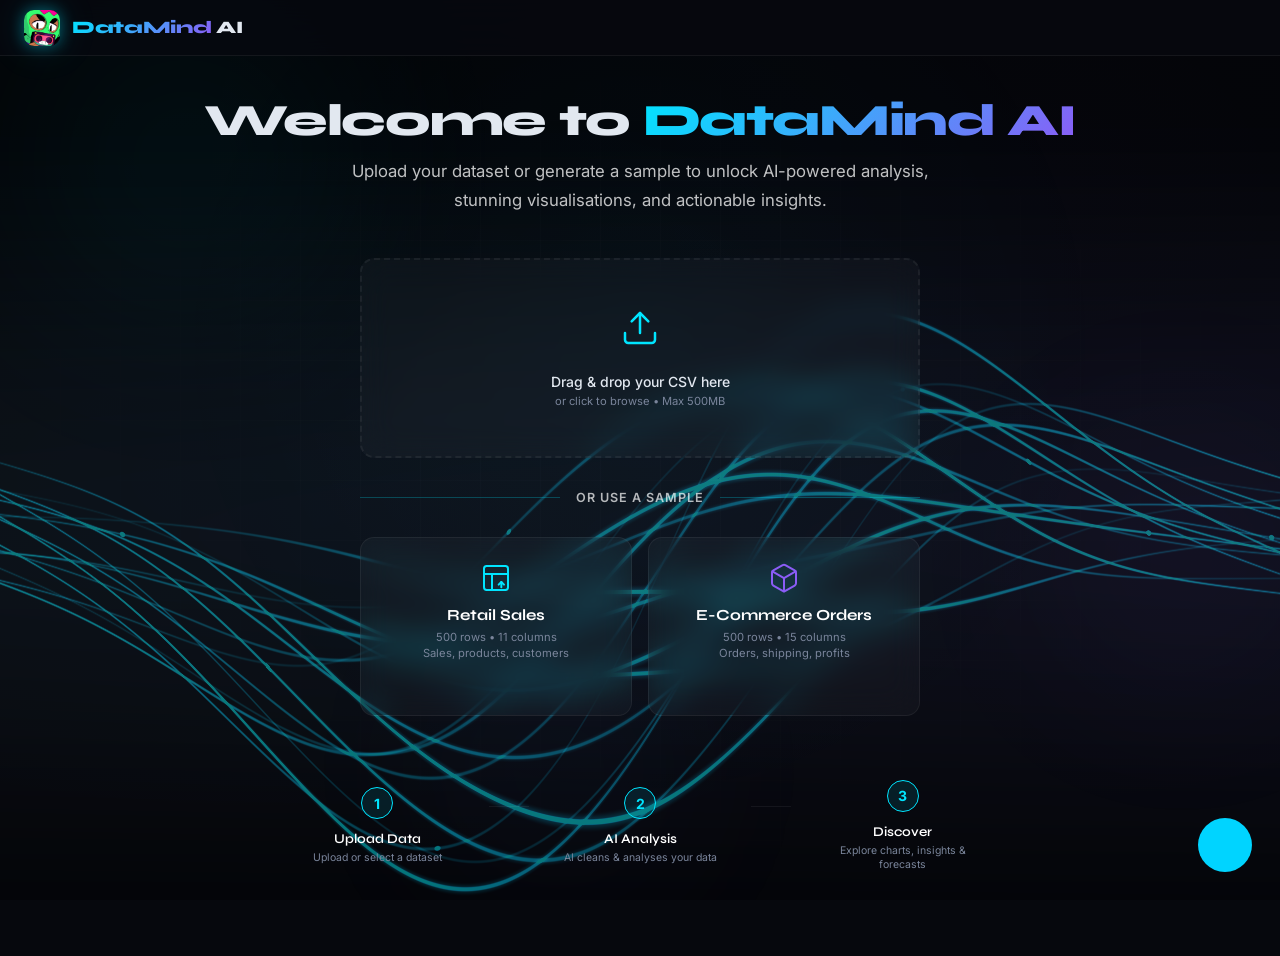
==== commit 6b9f0503: "Implement JS Forecast, SheetJS Excel export, and Theme persistence" ====
--- a/index.html
+++ b/index.html
@@ -12,6 +12,7 @@
   <script src="https://cdn.plot.ly/plotly-3.5.1.min.js"></script>
   <script src="https://cdnjs.cloudflare.com/ajax/libs/three.js/r128/three.min.js"></script>
   <script src="https://cdnjs.cloudflare.com/ajax/libs/PapaParse/5.4.1/papaparse.min.js"></script>
+  <script src="https://cdn.sheetjs.com/xlsx-latest/package/dist/xlsx.full.min.js"></script>
 </head>
 
 <body>
@@ -51,8 +52,10 @@
             <svg width="14" height="14" viewBox="0 0 24 24" fill="none" stroke="currentColor" stroke-width="2"><polyline points="16 18 22 12 16 6"/><polyline points="8 6 2 12 8 18"/></svg>
             JSON Report
           </button>
-        </div>
-      </div>
+      </div>
+      <button class="btn btn-ghost" onclick="toggleTheme()" title="Toggle Light/Dark Mode" style="margin-left: 10px;">
+        <svg width="18" height="18" viewBox="0 0 24 24" fill="none" stroke="currentColor" stroke-width="2" stroke-linecap="round" stroke-linejoin="round"><path d="M21 12.79A9 9 0 1 1 11.21 3 7 7 0 0 0 21 12.79z"></path></svg>
+      </button>
     </div>
   </header>
 
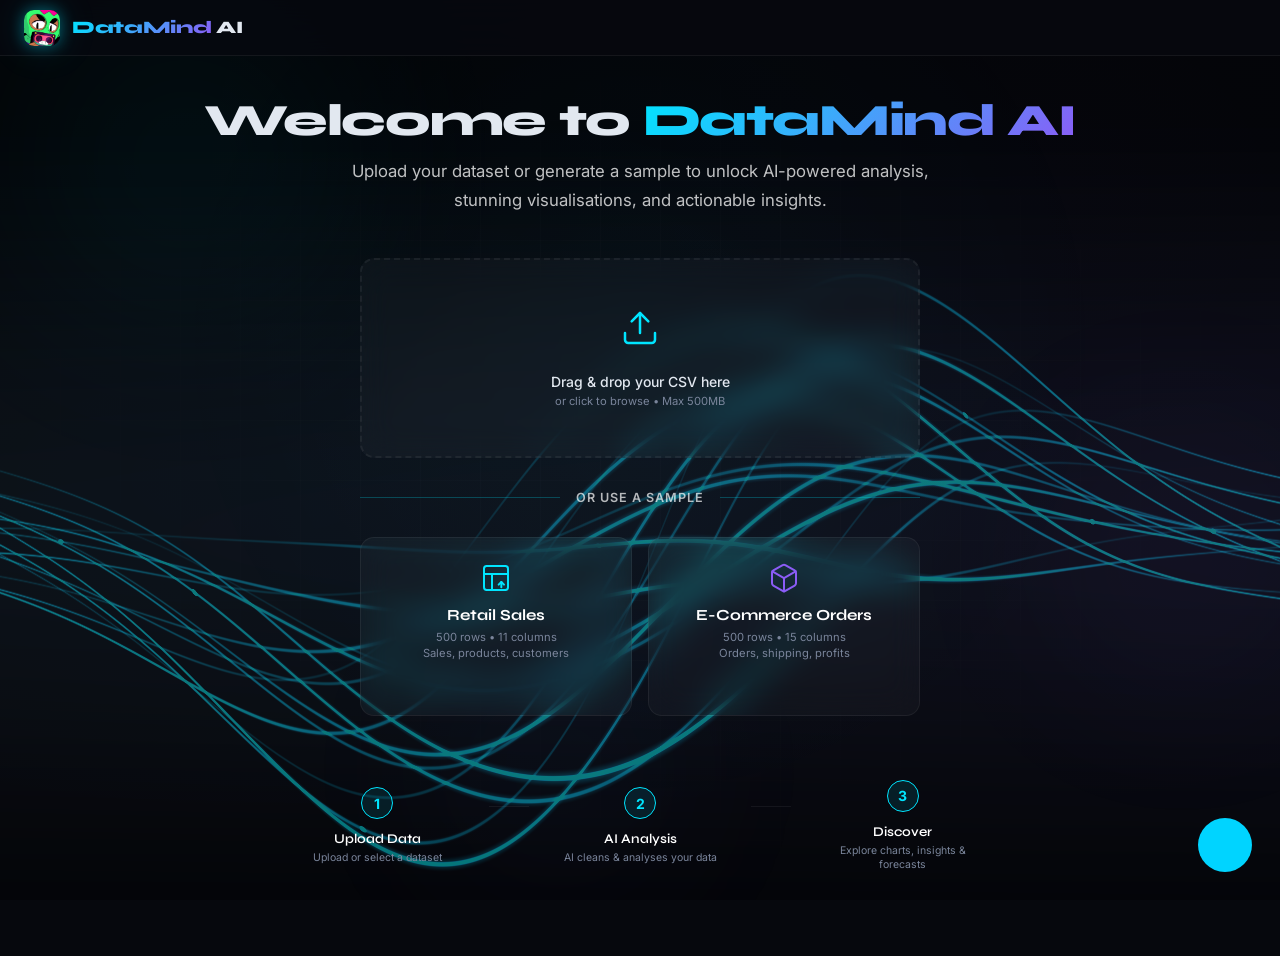
==== commit dd78af7e: "Fix mobile responsiveness, add bottom nav tabs" ====
--- a/index.html
+++ b/index.html
@@ -333,6 +333,23 @@
   <button id="dm-chat-fab" aria-label="Open AI chat">
     <i class="ti ti-message-chatbot"></i>
   </button>
+
+  <!-- Mobile Bottom Navigation -->
+  <nav class="mobile-nav" id="mobile-nav">
+    <button class="mobile-nav-btn active" onclick="switchMobileTab('dashboard')">
+      <i class="ti ti-chart-bar"></i>
+      <span>Dashboard</span>
+    </button>
+    <button class="mobile-nav-btn" onclick="switchMobileTab('data')">
+      <i class="ti ti-database"></i>
+      <span>Data</span>
+    </button>
+    <button class="mobile-nav-btn" onclick="switchMobileTab('chat')">
+      <i class="ti ti-message-chatbot"></i>
+      <span>Chat</span>
+    </button>
+  </nav>
+
   <script src="static/data_engine.js"></script>
   <script src="static/charts_engine.js"></script>
   <script src="/static/app.js?v=7"></script>
--- a/static/style.css
+++ b/static/style.css
@@ -920,13 +920,159 @@
   .chat-toggle { display: flex !important; }
 }
 @media (max-width: 768px) {
-  .landing-title { font-size: 1.8rem; }
-  .landing-sub { font-size: 0.9rem; }
-  .dataset-options, .how-it-works { flex-direction: column; }
+  html, body {
+    overflow-x: hidden !important;
+    overflow-y: auto !important;
+    width: 100% !important;
+    min-height: 100% !important;
+  }
+  
+  #dm-shader-bg {
+    display: none !important;
+  }
+
+  .landing {
+    height: auto !important;
+    min-height: 100svh;
+    overflow: visible !important;
+    padding: 80px 16px 40px;
+    display: flex;
+    flex-direction: column;
+    align-items: center;
+  }
+
+  .app-layout {
+    display: flex !important;
+    flex-direction: column !important;
+    grid-template-columns: unset !important;
+    width: 100% !important;
+    overflow-x: hidden !important;
+  }
+
+  #sidebar-panel,
+  #chat-panel,
+  .resize-handle {
+    display: none !important;
+  }
+
+  /* When panels are active on mobile via tabs */
+  #sidebar-panel.mobile-active,
+  #chat-panel.mobile-active {
+    display: flex !important;
+    width: 100% !important;
+    max-width: 100% !important;
+    position: relative;
+    right: 0;
+    top: 0;
+    height: auto;
+    z-index: 10;
+  }
+
+  .main-content {
+    width: 100% !important;
+    max-width: 100% !important;
+    overflow-x: hidden !important;
+    padding: 16px !important;
+  }
+
+  .main-content.mobile-hidden {
+    display: none !important;
+  }
+
+  .landing-title,
+  .hero-title,
+  h1 {
+    font-size: clamp(1.8rem, 6vw, 2.5rem) !important;
+    text-align: center !important;
+    word-break: break-word !important;
+  }
+
+  .landing-sub,
+  .hero-subtitle {
+    font-size: 0.95rem !important;
+    text-align: center !important;
+    padding: 0 8px !important;
+  }
+
+  .upload-zone {
+    width: 100% !important;
+    max-width: 100% !important;
+    margin: 16px 0 !important;
+    padding: 32px 16px !important;
+  }
+
+  .dataset-cards,
+  .sample-cards,
+  .dataset-options, 
+  .how-it-works {
+    flex-direction: column !important;
+    width: 100% !important;
+    gap: 12px !important;
+  }
+
+  .dataset-card,
+  .sample-card {
+    width: 100% !important;
+    max-width: 100% !important;
+  }
+
   .how-it-works .step-connector { width: 1px; height: 30px; flex: 0 0 30px; top: 0; }
   .kpi-row { grid-template-columns: 1fr 1fr; }
   .whatif-controls { flex-direction: column; }
-}
+  
+  /* Mobile Bottom Navigation */
+  .mobile-nav {
+    display: flex !important;
+    position: fixed;
+    bottom: 0;
+    left: 0;
+    width: 100%;
+    height: 60px;
+    background: var(--panel-bg);
+    border-top: 1px solid var(--border);
+    z-index: 100;
+    justify-content: space-around;
+    align-items: center;
+    backdrop-filter: var(--blur);
+  }
+  
+  .mobile-nav-btn {
+    background: transparent;
+    border: none;
+    color: var(--text-dim);
+    display: flex;
+    flex-direction: column;
+    align-items: center;
+    gap: 4px;
+    font-size: 0.7rem;
+    cursor: pointer;
+    width: 25%;
+    padding: 8px 0;
+  }
+  
+  .mobile-nav-btn.active {
+    color: var(--accent);
+  }
+  
+  .mobile-nav-btn i, .mobile-nav-btn svg {
+    font-size: 1.2rem;
+    width: 20px;
+    height: 20px;
+  }
+  
+  /* Make room for bottom nav when active */
+  body.app-active {
+    padding-bottom: 60px;
+  }
+  
+  /* Hide chat FAB when bottom nav is showing */
+  body.app-active .chat-toggle,
+  body.app-active #dm-chat-fab {
+    display: none !important;
+  }
+}
+
+.mobile-nav { display: none; }
 @media (max-width: 375px) {
   .main-content { padding: 12px; }
   .kpi-row { grid-template-columns: 1fr; }
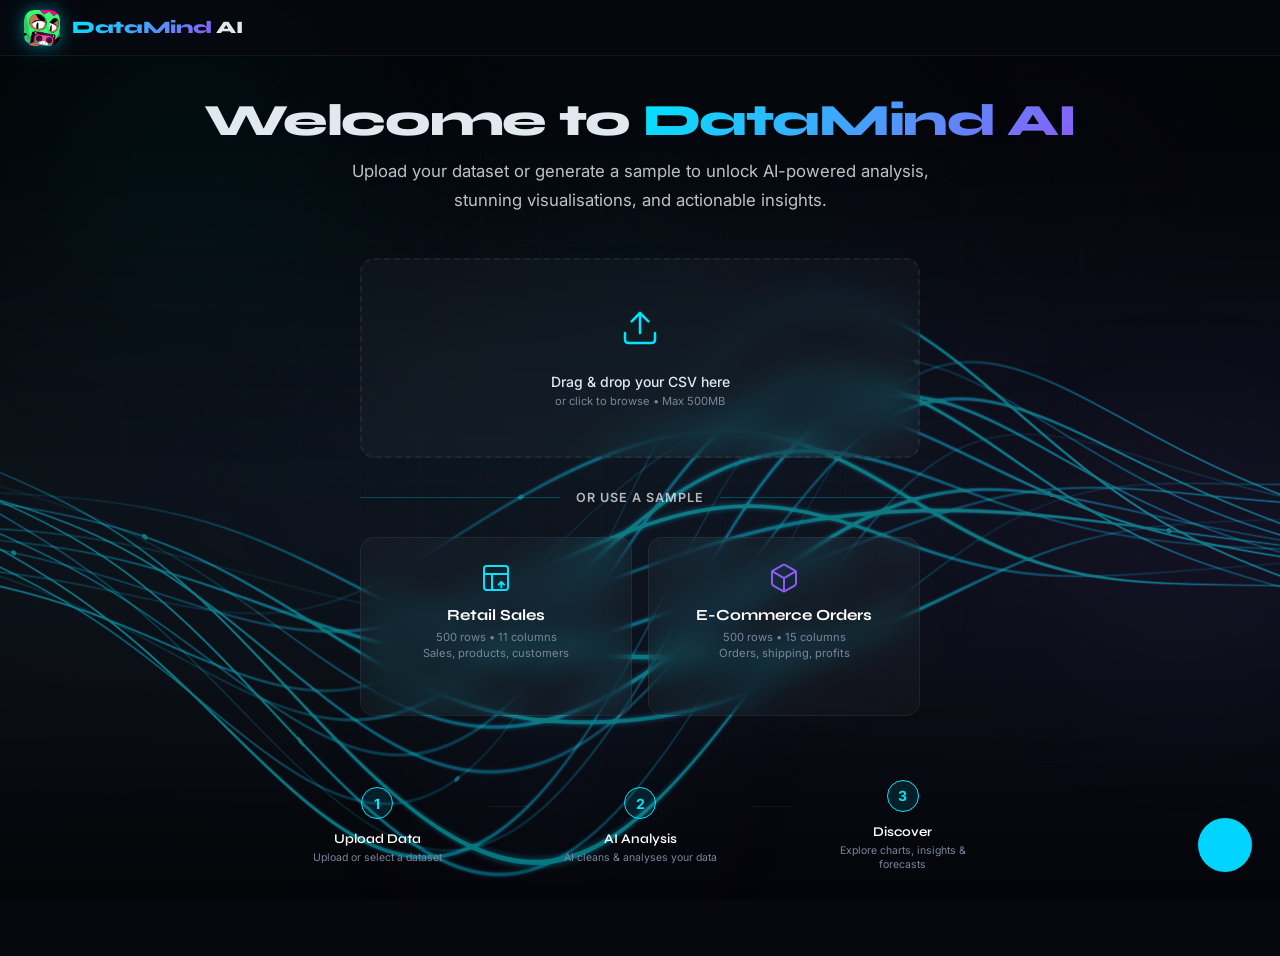
==== commit 5c325db8: "feat: Light theme support and Smart Date Filter" ====
--- a/index.html
+++ b/index.html
@@ -243,9 +243,11 @@
         <!-- DATE FILTERS -->
         <div class="date-filters-container" id="date-filters-container" style="display:none; align-items: center; gap: 15px; margin-bottom: 20px; padding: 10px 15px; background: var(--panel-bg); border-radius: 8px; border: 1px solid var(--border);">
           <span style="color: var(--text-dim); font-size: 0.9rem;"><svg width="14" height="14" viewBox="0 0 24 24" fill="none" stroke="currentColor" stroke-width="2" style="vertical-align: middle; margin-right: 4px;"><rect x="3" y="4" width="18" height="18" rx="2" ry="2"/><line x1="16" y1="2" x2="16" y2="6"/><line x1="8" y1="2" x2="8" y2="6"/><line x1="3" y1="10" x2="21" y2="10"/></svg> Filter by Date:</span>
-          <input type="date" id="date-from" class="date-input" title="Start Date">
-          <span style="color: var(--text-dim);">to</span>
-          <input type="date" id="date-to" class="date-input" title="End Date">
+          <span id="date-inputs-wrapper" style="display:flex; align-items:center; gap: 10px;">
+            <input type="date" id="date-from" class="date-input" title="Start Date">
+            <span style="color: var(--text-dim);">to</span>
+            <input type="date" id="date-to" class="date-input" title="End Date">
+          </span>
           <button class="btn btn-secondary" onclick="applyDateFilters()" style="padding: 4px 10px; font-size: 0.85rem;">Apply</button>
           <button class="btn btn-secondary" onclick="resetDateFilters()" style="padding: 4px 10px; font-size: 0.85rem; background: var(--border);">Reset</button>
         </div>
--- a/static/style.css
+++ b/static/style.css
@@ -11,6 +11,16 @@
   --shadow: 0 8px 32px rgba(0,0,0,0.5);
   --glass: rgba(255,255,255,0.03); --glass-border: rgba(255,255,255,0.06);
   --blur: blur(16px); --ease: cubic-bezier(0.4,0,0.2,1); --duration: 200ms;
+}
+
+[data-theme="light"] {
+  --bg: #f8fafc; --bg-elevated: #ffffff; --card: #ffffff; --card-solid: #ffffff; --card-hover: rgba(0,0,0,0.03);
+  --accent: #0284c7; --accent2: #7c3aed; --accent-glow: rgba(2,132,199,0.12);
+  --text: #0f172a; --text-dim: #475569; --text-muted: #94a3b8;
+  --success: #10b981; --danger: #ef4444; --warning: #f59e0b;
+  --border: rgba(0,0,0,0.1); --border-hover: rgba(0,0,0,0.2);
+  --shadow: 0 8px 32px rgba(0,0,0,0.08);
+  --glass: rgba(255,255,255,0.7); --glass-border: rgba(0,0,0,0.05);
 }
 
 *, *::before, *::after { box-sizing: border-box; margin: 0; padding: 0; }
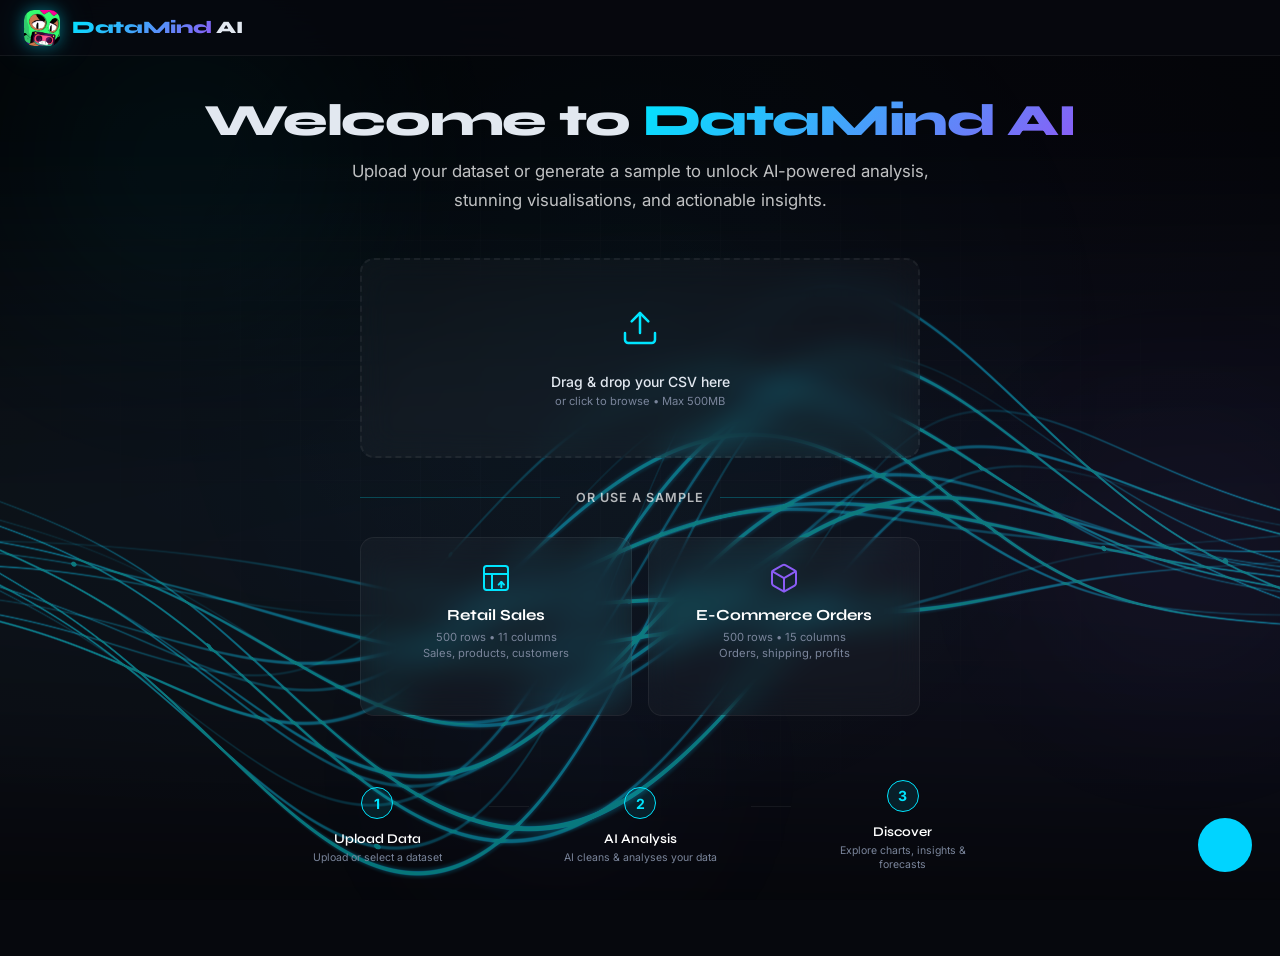
==== commit 234410d5: "style: Replace social links with simple global footer" ====
--- a/index.html
+++ b/index.html
@@ -218,14 +218,8 @@
           </div>
         </div>
 
-        <div class="landing-footer-links">
-          <a href="https://linkedin.com/in/samuel-alex-47496a289" target="_blank">
-            <i class="ti ti-brand-linkedin"></i> LinkedIn
-          </a>
-          <span>·</span>
-          <a href="https://github.com/samuelalex3737" target="_blank">
-            <i class="ti ti-brand-github"></i> GitHub
-          </a>
+        <div class="global-footer">
+          Built by <a href="https://www.linkedin.com/in/samuel-alex-47496a289/" target="_blank">Samuel Alex</a>
         </div>
       </div>
 
@@ -305,6 +299,10 @@
             <img id="whatif-chart" class="hidden" src="" alt="What-if chart">
           </div>
         </div>
+        
+        <div class="global-footer">
+          Built by <a href="https://www.linkedin.com/in/samuel-alex-47496a289/" target="_blank">Samuel Alex</a>
+        </div>
     </main>
   </div>
 
--- a/static/style.css
+++ b/static/style.css
@@ -346,21 +346,20 @@
   flex: 0 0 40px; height: 1px; background: var(--border); position: relative; top: -20px;
 }
 
-.landing-footer-links {
+.global-footer {
   text-align: center;
-  margin-top: 24px;
-  font-size: 13px;
-  color: #555577;
-  display: flex;
-  justify-content: center;
-  gap: 12px;
-}
-.landing-footer-links a {
-  color: #555577;
+  margin-top: 32px;
+  padding: 24px;
+  font-size: 0.8rem;
+  color: var(--text-dim);
+}
+.global-footer a {
+  color: var(--text-dim);
   text-decoration: none;
+  font-weight: 600;
   transition: color 0.2s;
 }
-.landing-footer-links a:hover { color: #00d4ff; }
+.global-footer a:hover { color: var(--accent); }
 
 /* ===== DASHBOARD VIEW ===== */
 .dashboard { display: none; padding: 24px; }
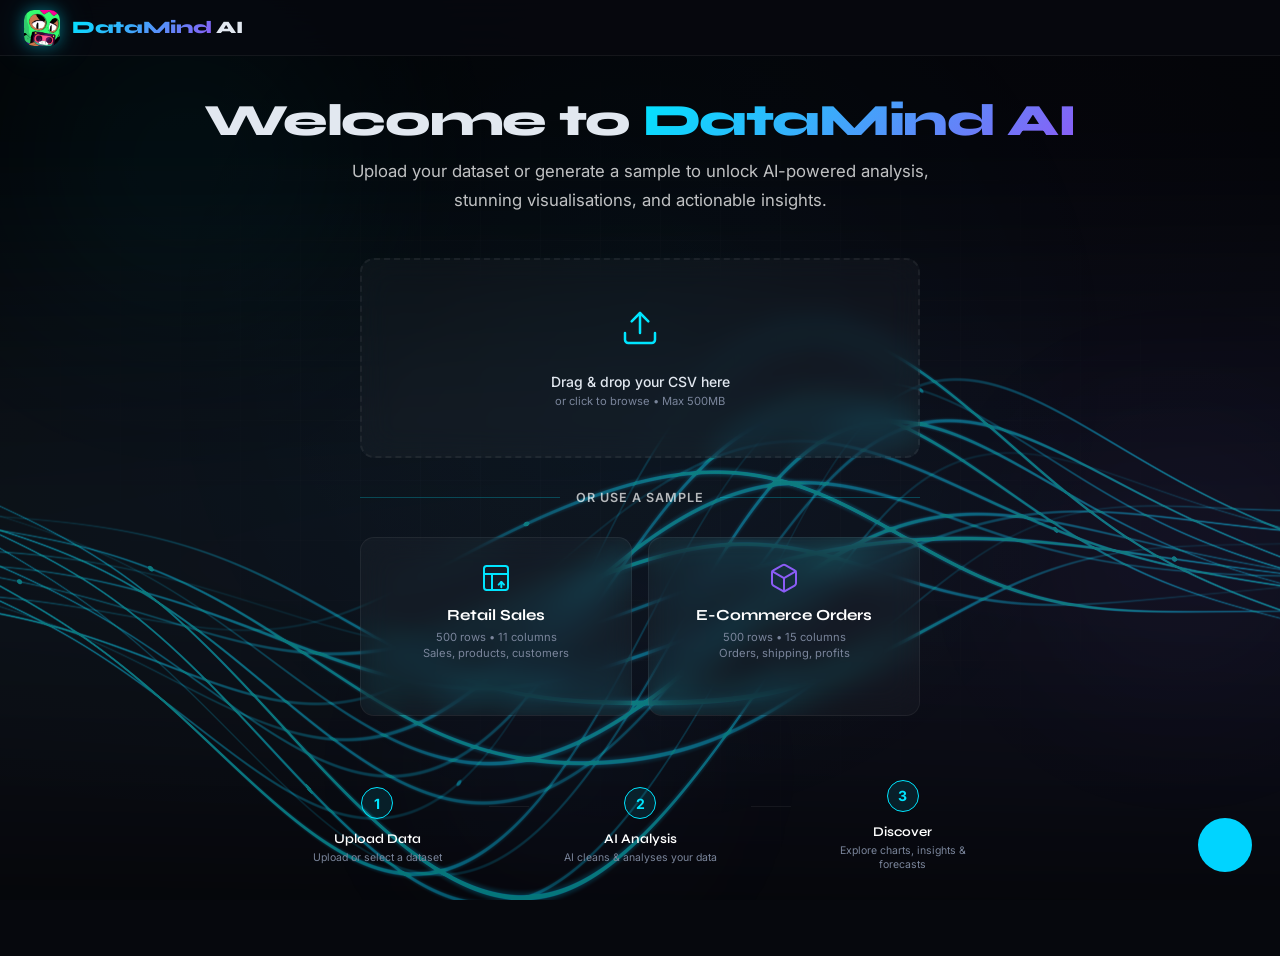
==== commit eb1306e7: "style: Make footer link brighter and add LinkedIn icon" ====
--- a/index.html
+++ b/index.html
@@ -219,7 +219,7 @@
         </div>
 
         <div class="global-footer">
-          Built by <a href="https://www.linkedin.com/in/samuel-alex-47496a289/" target="_blank">Samuel Alex</a>
+          Built by <a href="https://www.linkedin.com/in/samuel-alex-47496a289/" target="_blank" class="footer-link"><i class="ti ti-brand-linkedin"></i> Samuel Alex</a>
         </div>
       </div>
 
@@ -301,7 +301,7 @@
         </div>
         
         <div class="global-footer">
-          Built by <a href="https://www.linkedin.com/in/samuel-alex-47496a289/" target="_blank">Samuel Alex</a>
+          Built by <a href="https://www.linkedin.com/in/samuel-alex-47496a289/" target="_blank" class="footer-link"><i class="ti ti-brand-linkedin"></i> Samuel Alex</a>
         </div>
     </main>
   </div>
--- a/static/style.css
+++ b/static/style.css
@@ -354,10 +354,16 @@
   color: var(--text-dim);
 }
 .global-footer a {
-  color: var(--text-dim);
+  color: #ffffff;
   text-decoration: none;
   font-weight: 600;
   transition: color 0.2s;
+  display: inline-flex;
+  align-items: center;
+  gap: 4px;
+}
+.global-footer a i {
+  font-size: 1.1rem;
 }
 .global-footer a:hover { color: var(--accent); }
 
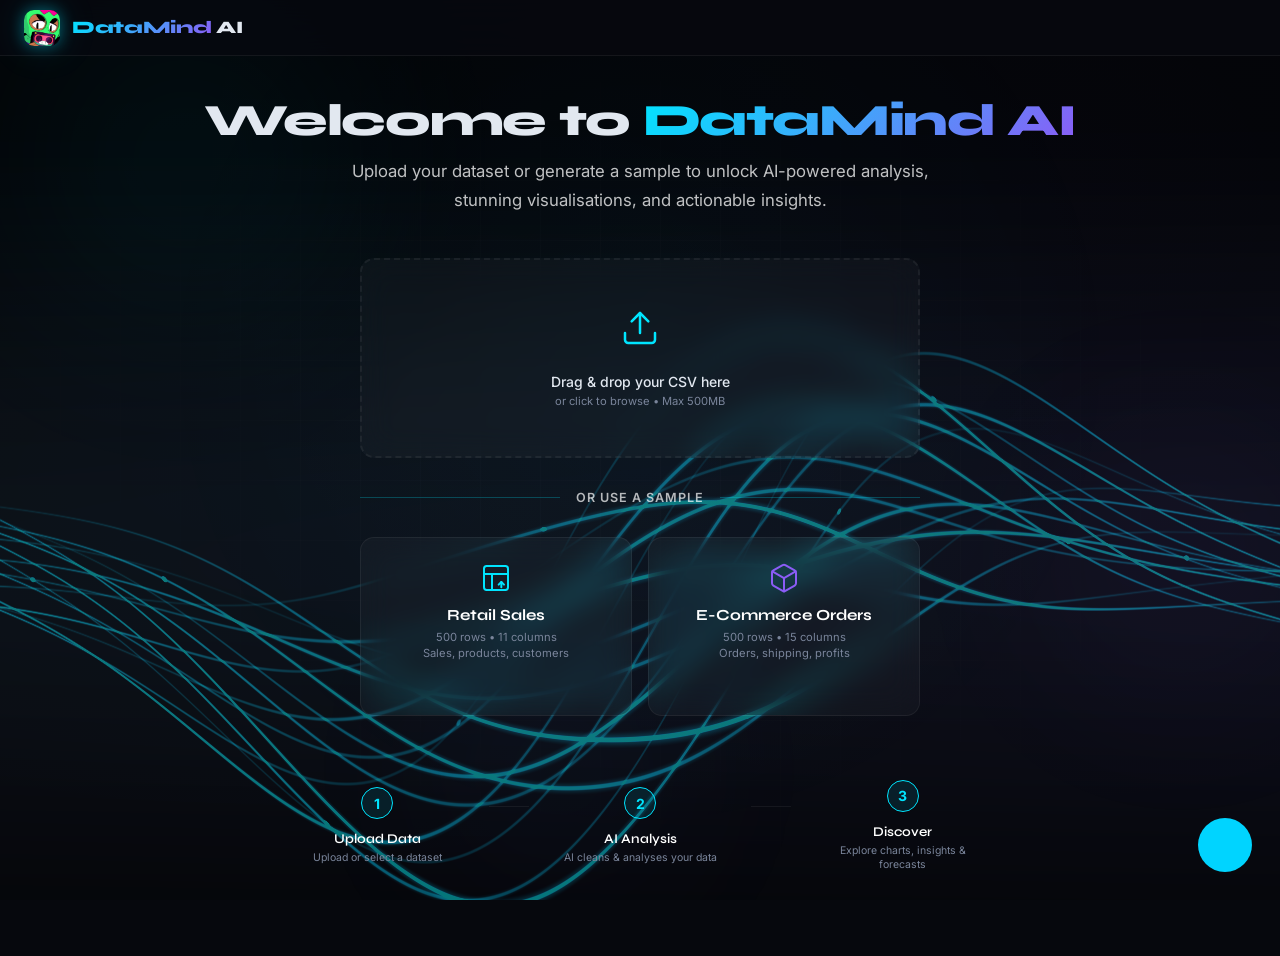
==== commit 1370c87e: "feat: Reduce API usage through programmatic charts, caching, and What-If debouncing" ====
--- a/index.html
+++ b/index.html
@@ -293,7 +293,7 @@
                 <input type="range" id="whatif-slider" min="-30" max="30" value="0" step="5"
                   oninput="updateSliderLabel(this.value)">
               </div>
-              <button class="btn btn-accent" onclick="runWhatIf()">Run Scenario</button>
+              <button class="btn btn-accent" onclick="fetchWhatIfCommentary()">Run Scenario</button>
             </div>
             <div id="whatif-result" style="font-size:0.9rem;padding:8px 0;color:var(--text-dim);"></div>
             <img id="whatif-chart" class="hidden" src="" alt="What-if chart">
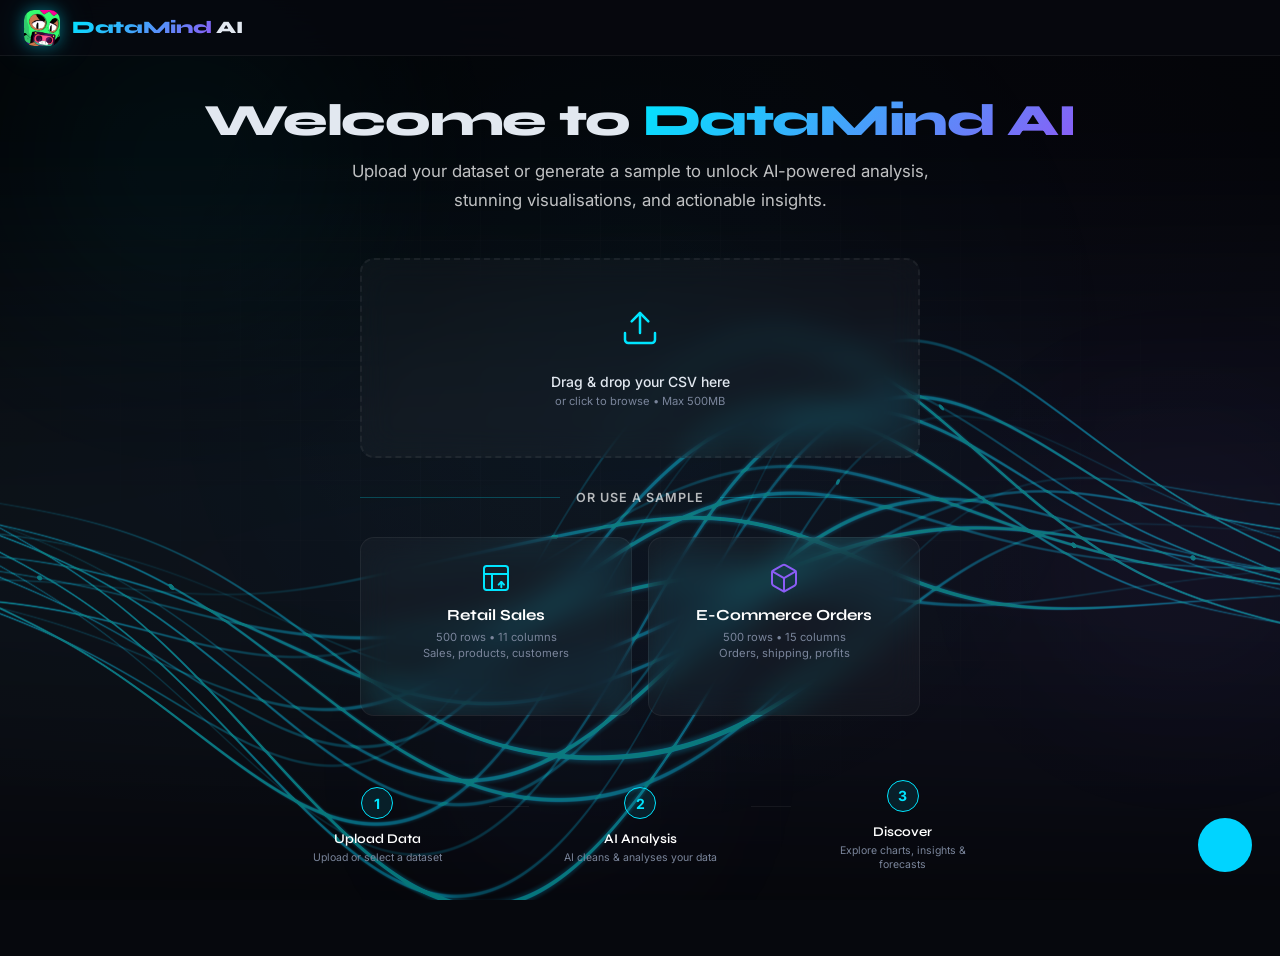
==== commit 2af1aa41: "feat: Add clear dataset / start over button" ====
--- a/index.html
+++ b/index.html
@@ -35,6 +35,12 @@
     </div>
     <div class="topbar-meta">
       <div class="topbar-dataset" id="topbar-dataset"></div>
+      
+      <button class="btn btn-ghost clear-dataset-btn" id="clear-dataset-btn" onclick="clearDataset()" style="display: none; color: var(--text-dim);" title="Clear Dataset">
+        <svg width="14" height="14" viewBox="0 0 24 24" fill="none" stroke="currentColor" stroke-width="2"><path d="M18 6L6 18M6 6l12 12"/></svg>
+        <span style="margin-left: 6px;">Start Over</span>
+      </button>
+
       <div class="export-dropdown" id="export-dropdown" style="display: none;">
         <button class="btn btn-ghost" onclick="toggleExportMenu()">
           <svg width="16" height="16" viewBox="0 0 24 24" fill="none" stroke="currentColor" stroke-width="2" stroke-linecap="round" stroke-linejoin="round"><path d="M21 15v4a2 2 0 01-2 2H5a2 2 0 01-2-2v-4"/><polyline points="17 8 12 3 7 8"/><line x1="12" y1="3" x2="12" y2="15"/></svg> Export
--- a/static/style.css
+++ b/static/style.css
@@ -153,6 +153,7 @@
 .btn-accent:hover { box-shadow: 0 4px 30px rgba(0,229,255,0.4); filter: brightness(1.1); }
 .btn-ghost { background: transparent; color: var(--text-dim); border: 1px solid var(--border); }
 .btn-ghost:hover { border-color: var(--accent); color: var(--accent); }
+.clear-dataset-btn:hover { border-color: var(--danger) !important; color: var(--danger) !important; }
 
 /* ===== LAYOUT ===== */
 .app-layout {
@@ -469,6 +470,7 @@
   background: rgba(255,255,255,0.04); border-radius: var(--radius); border: 1px solid rgba(255,255,255,0.08);
   overflow: hidden; transition: all 0.3s var(--ease); position: relative;
   backdrop-filter: blur(20px);
+  min-width: 0;
 }
 .chart-card:hover {
   border-color: var(--accent);
